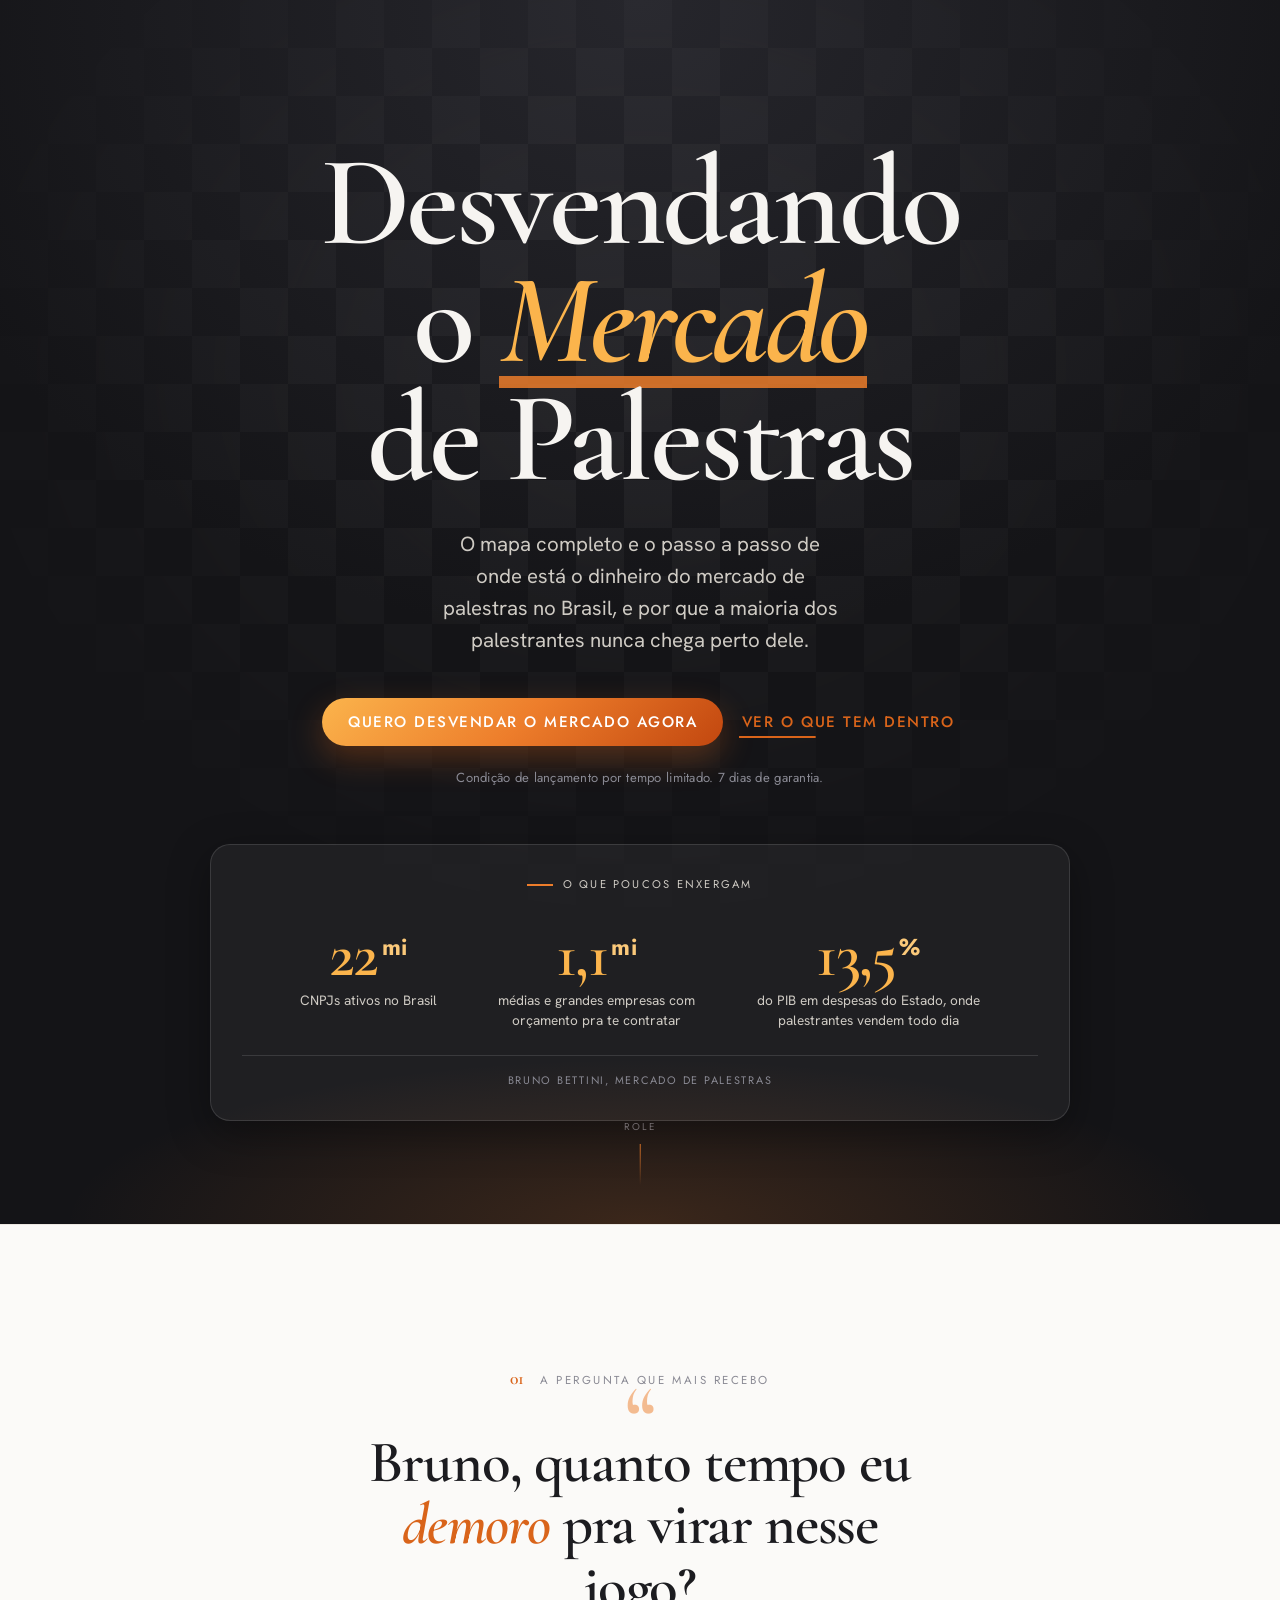
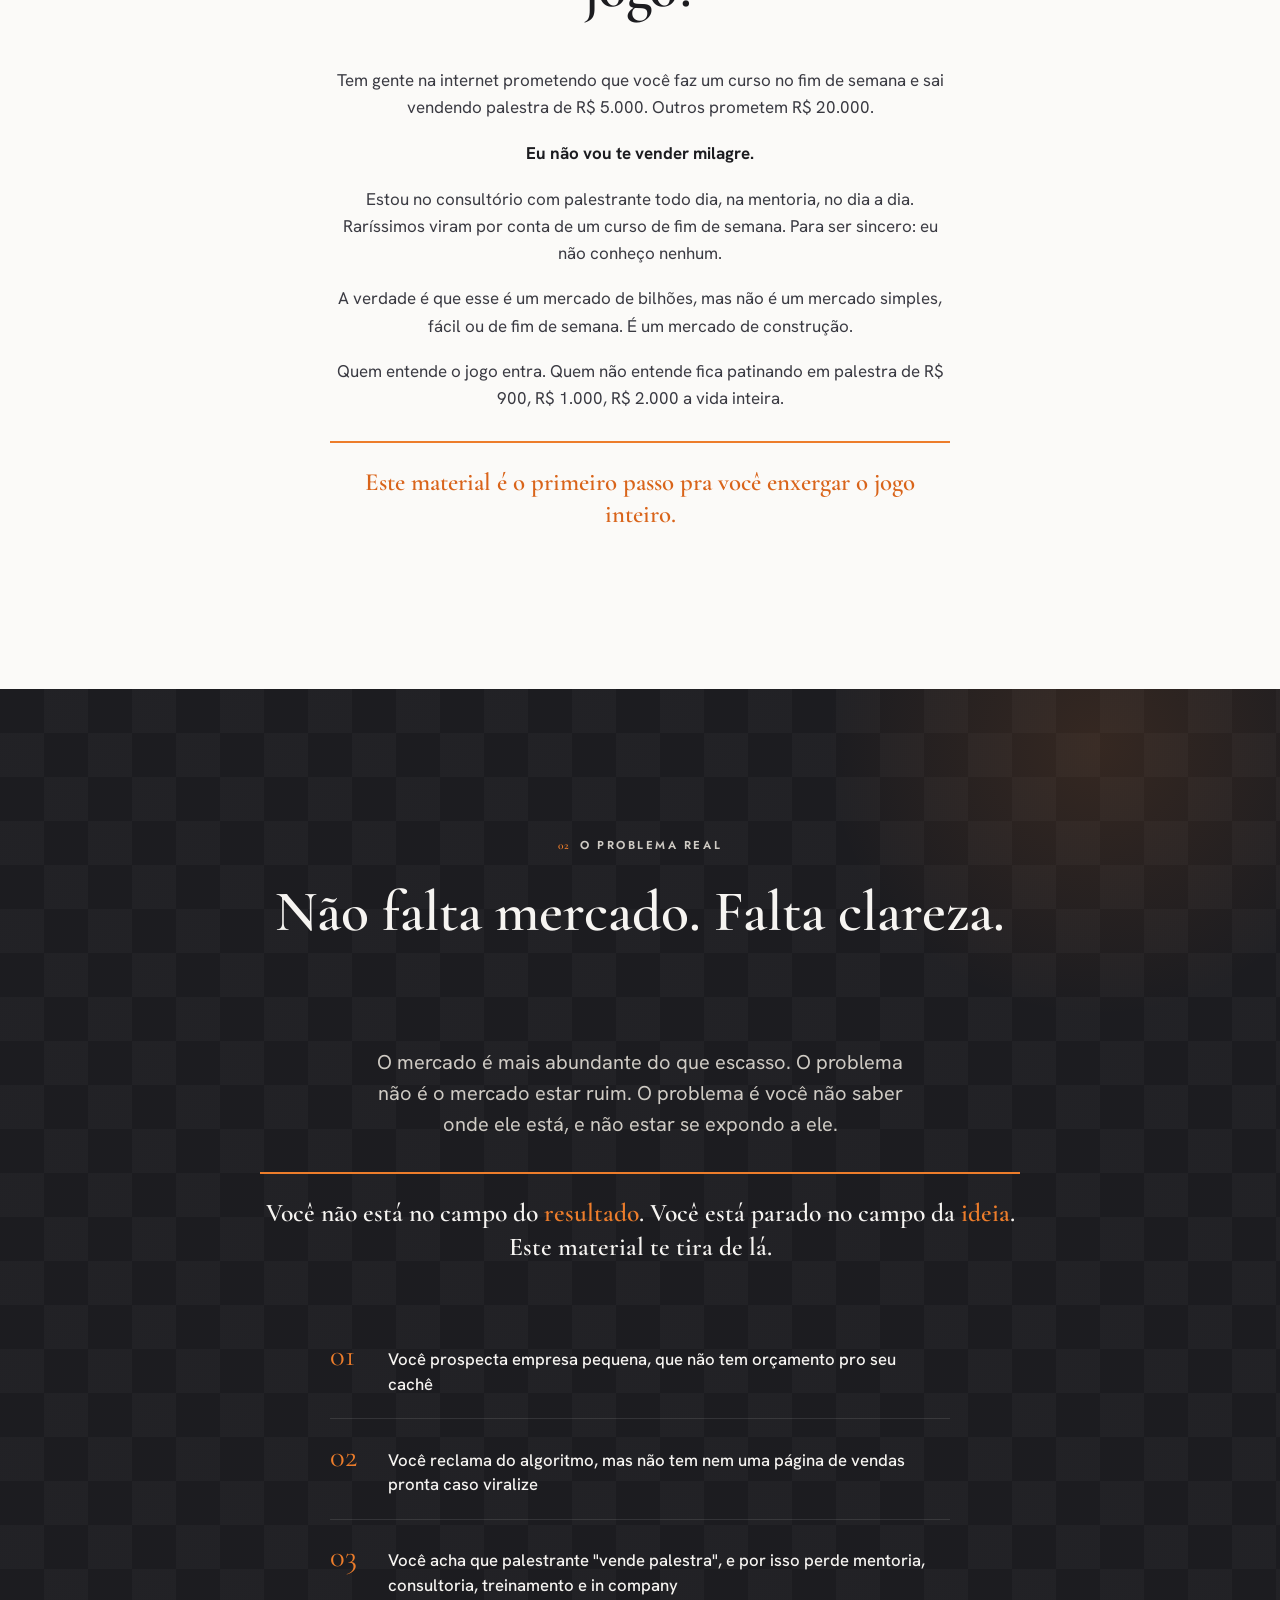
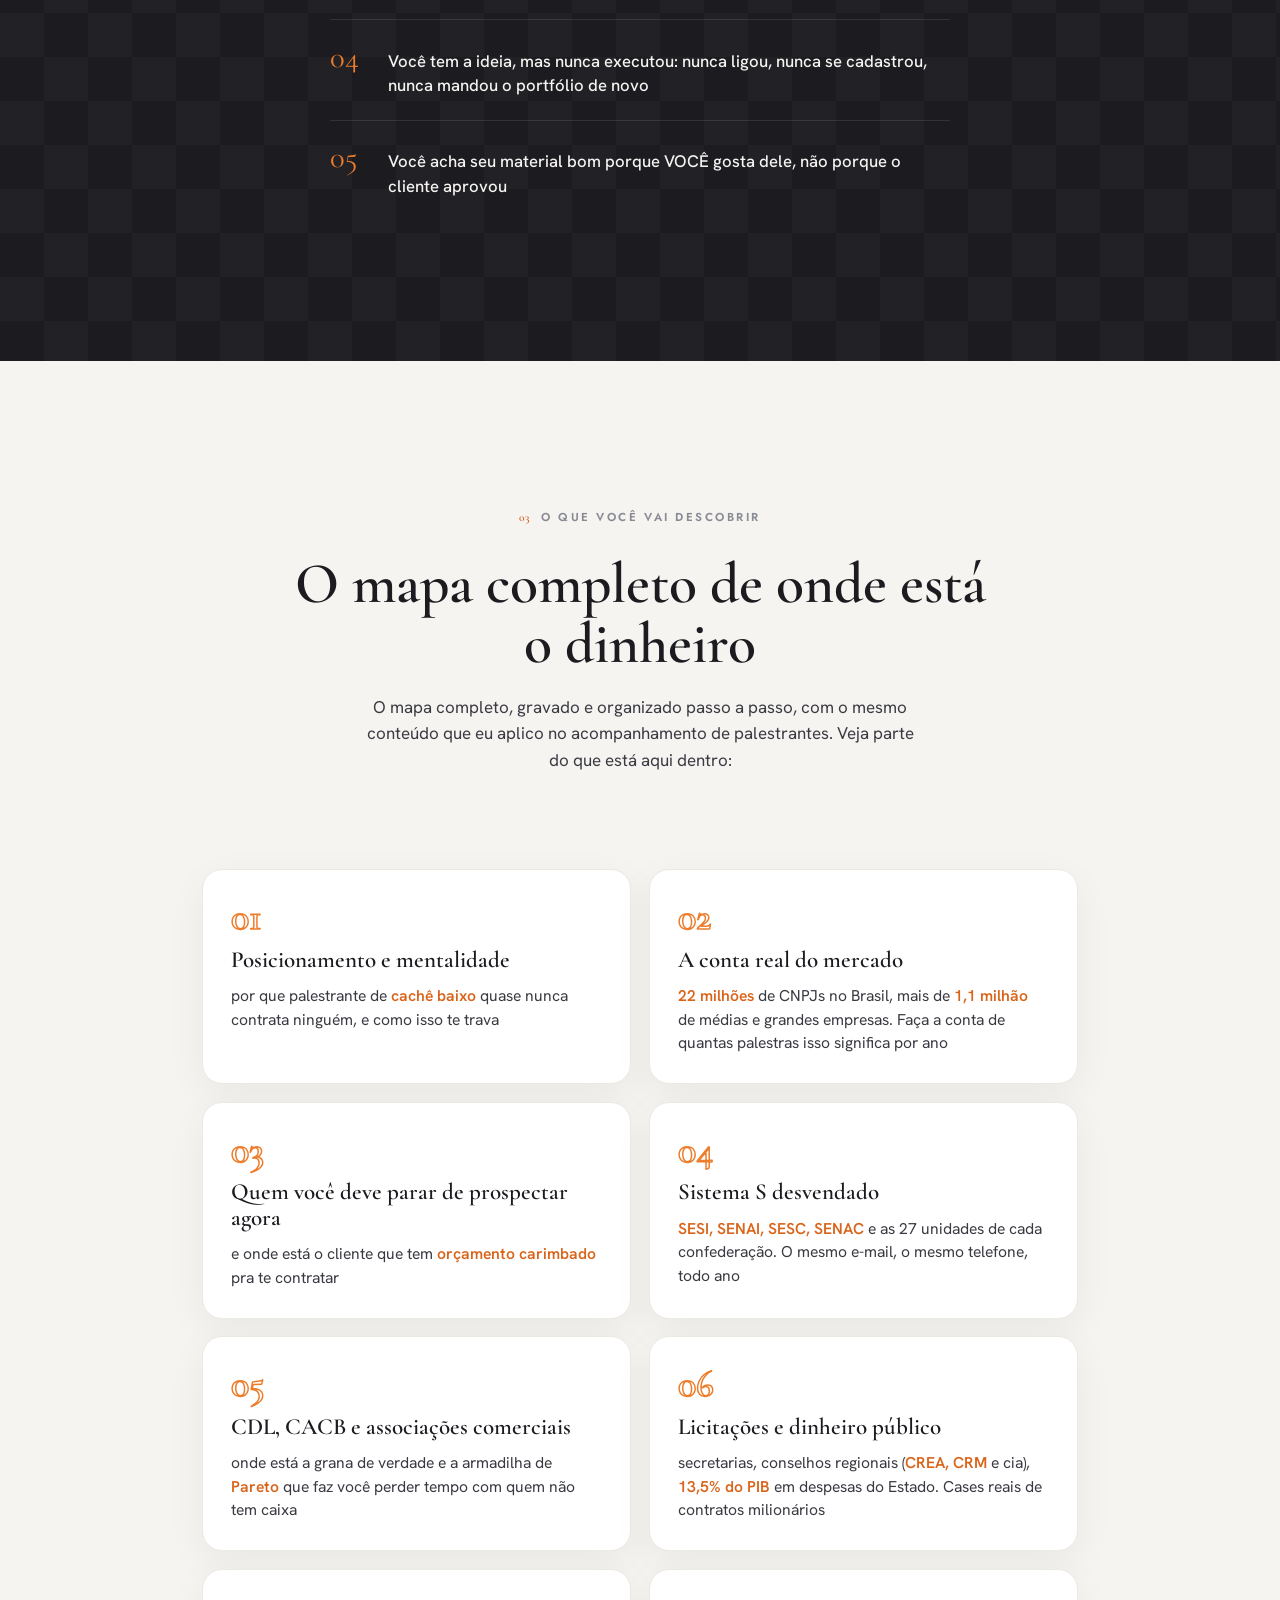
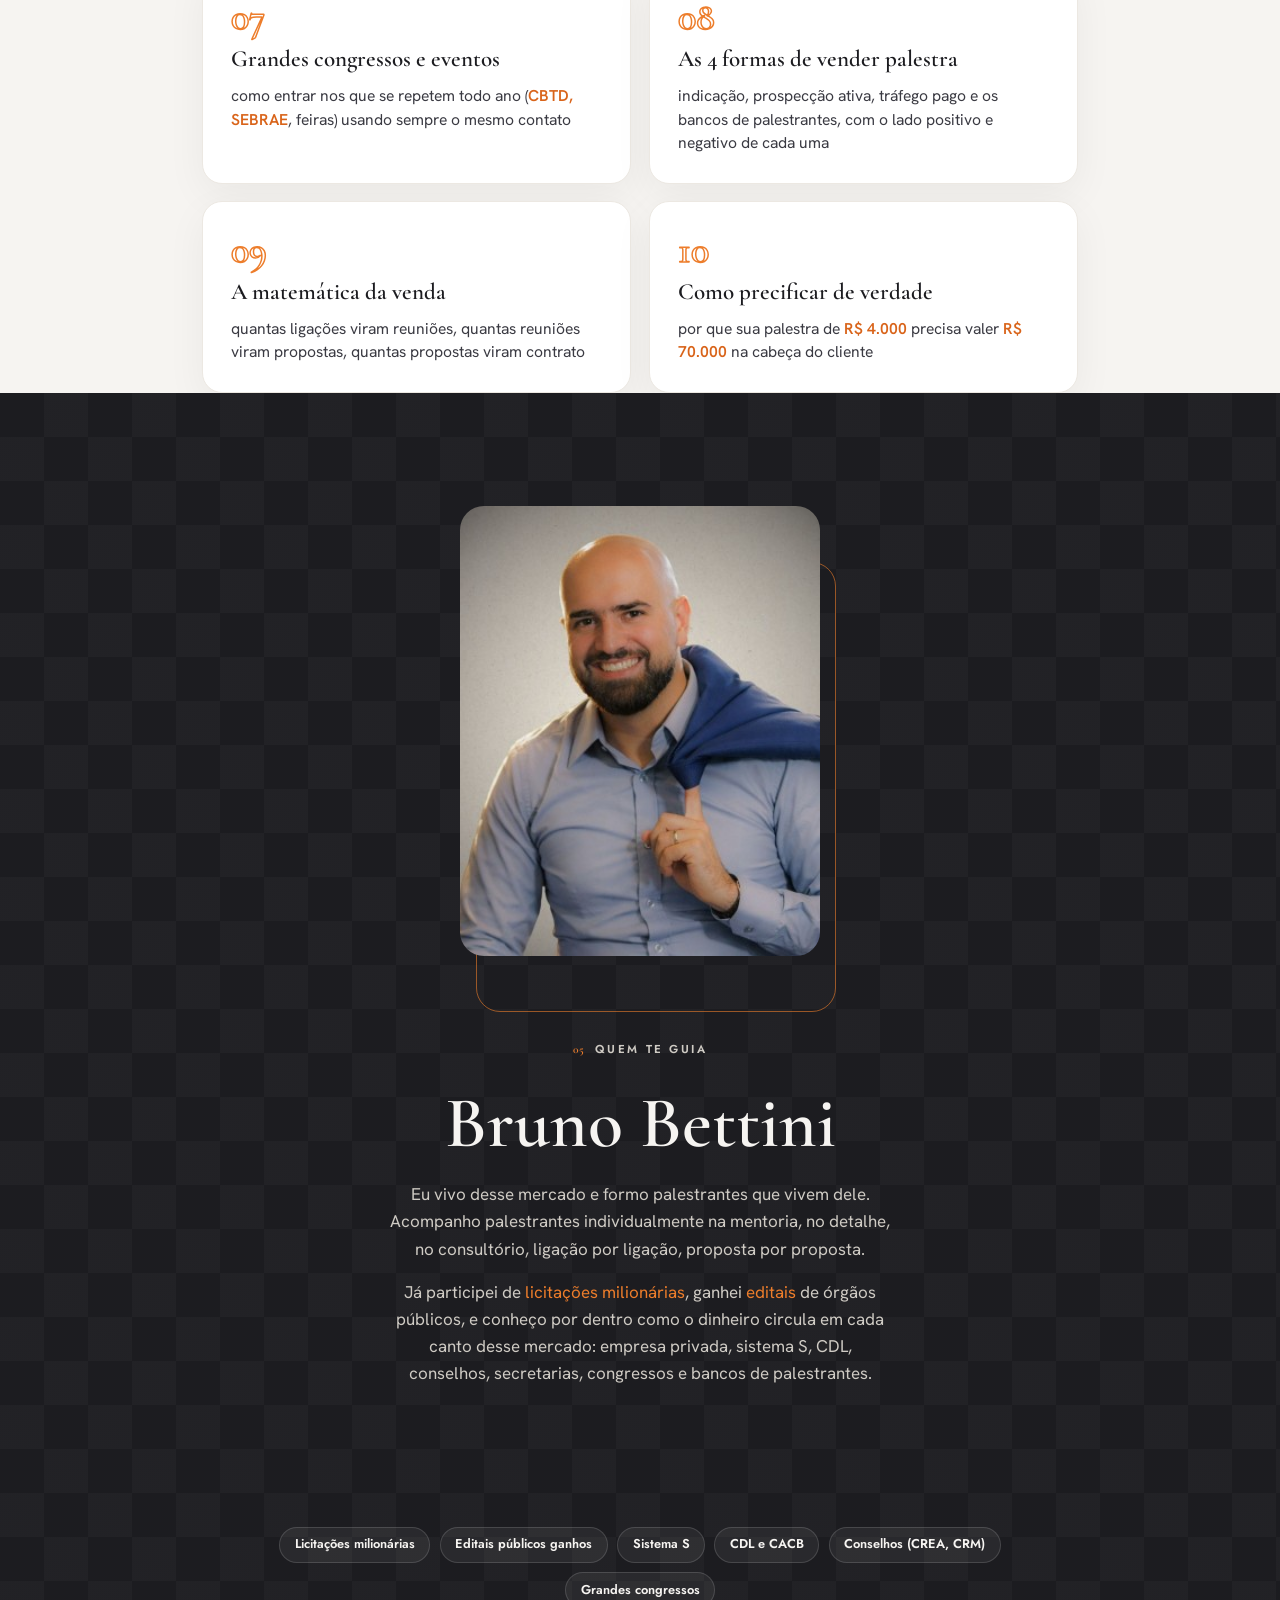
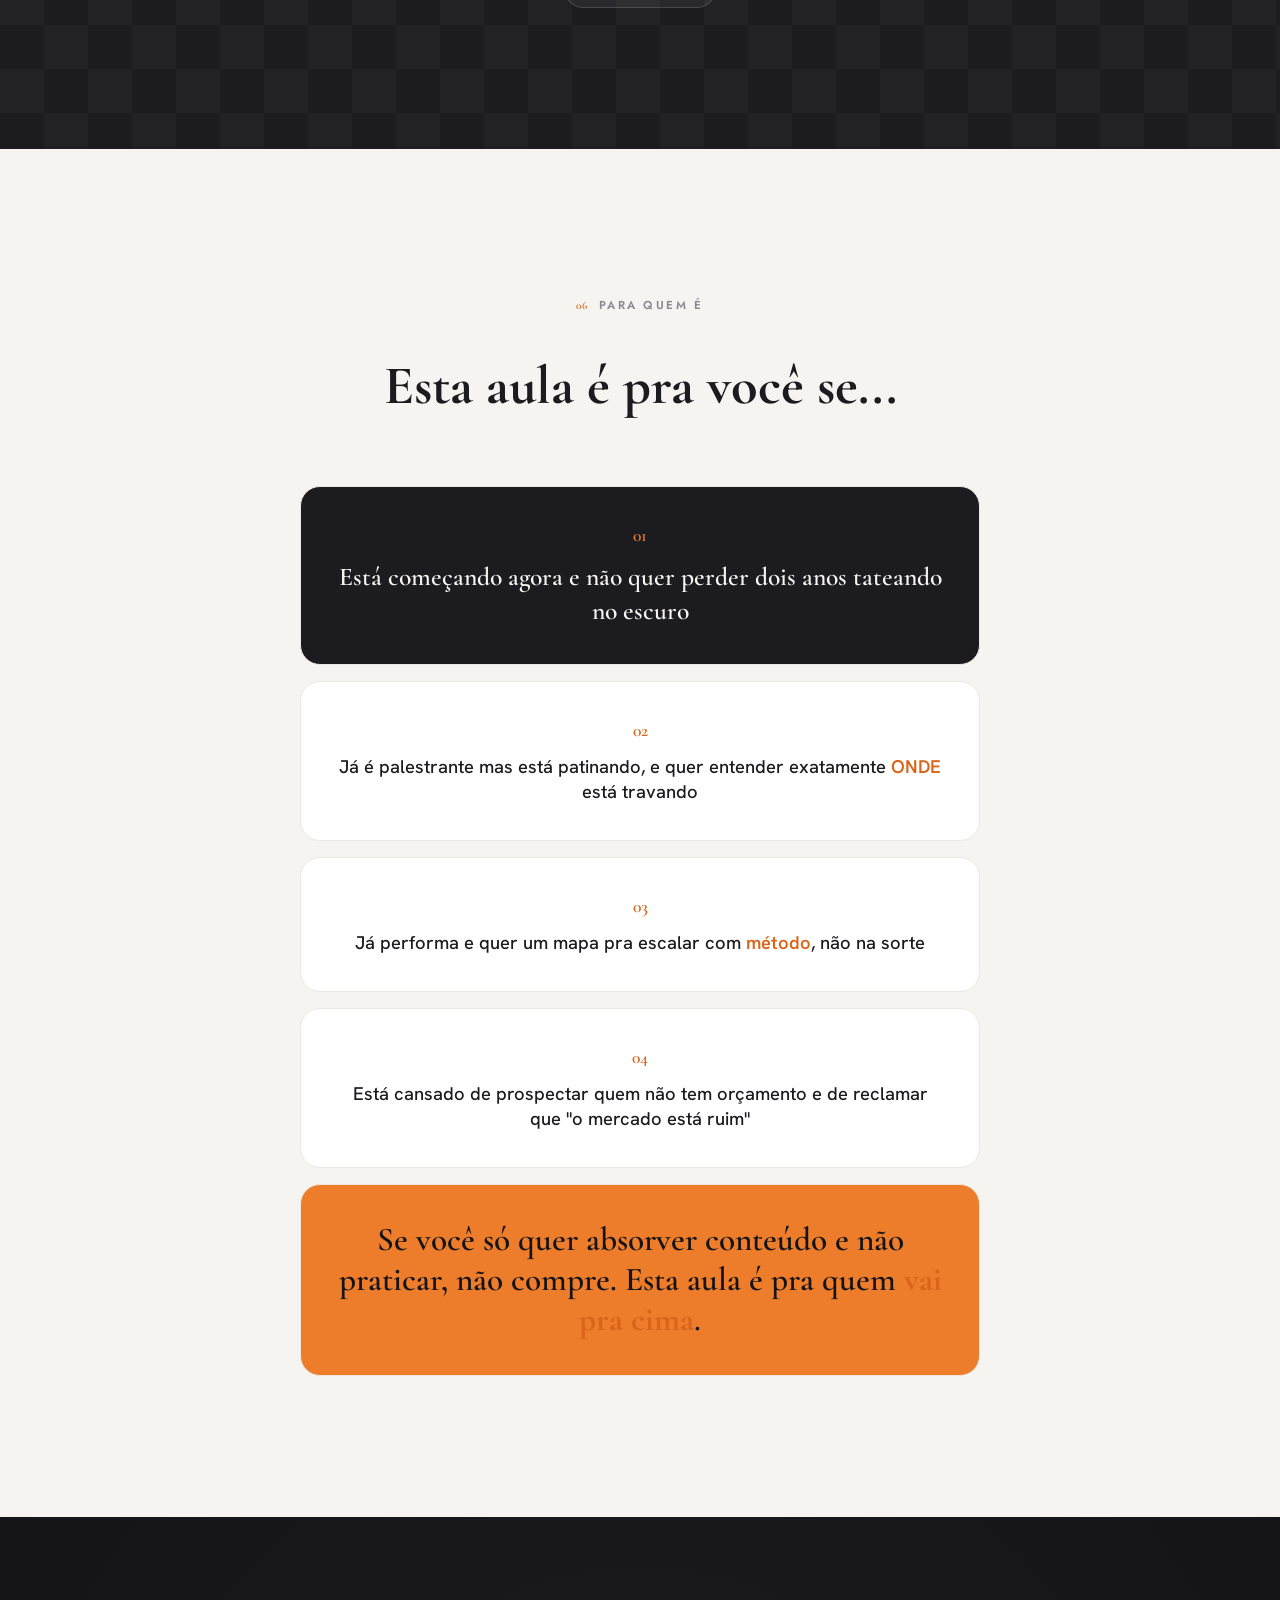
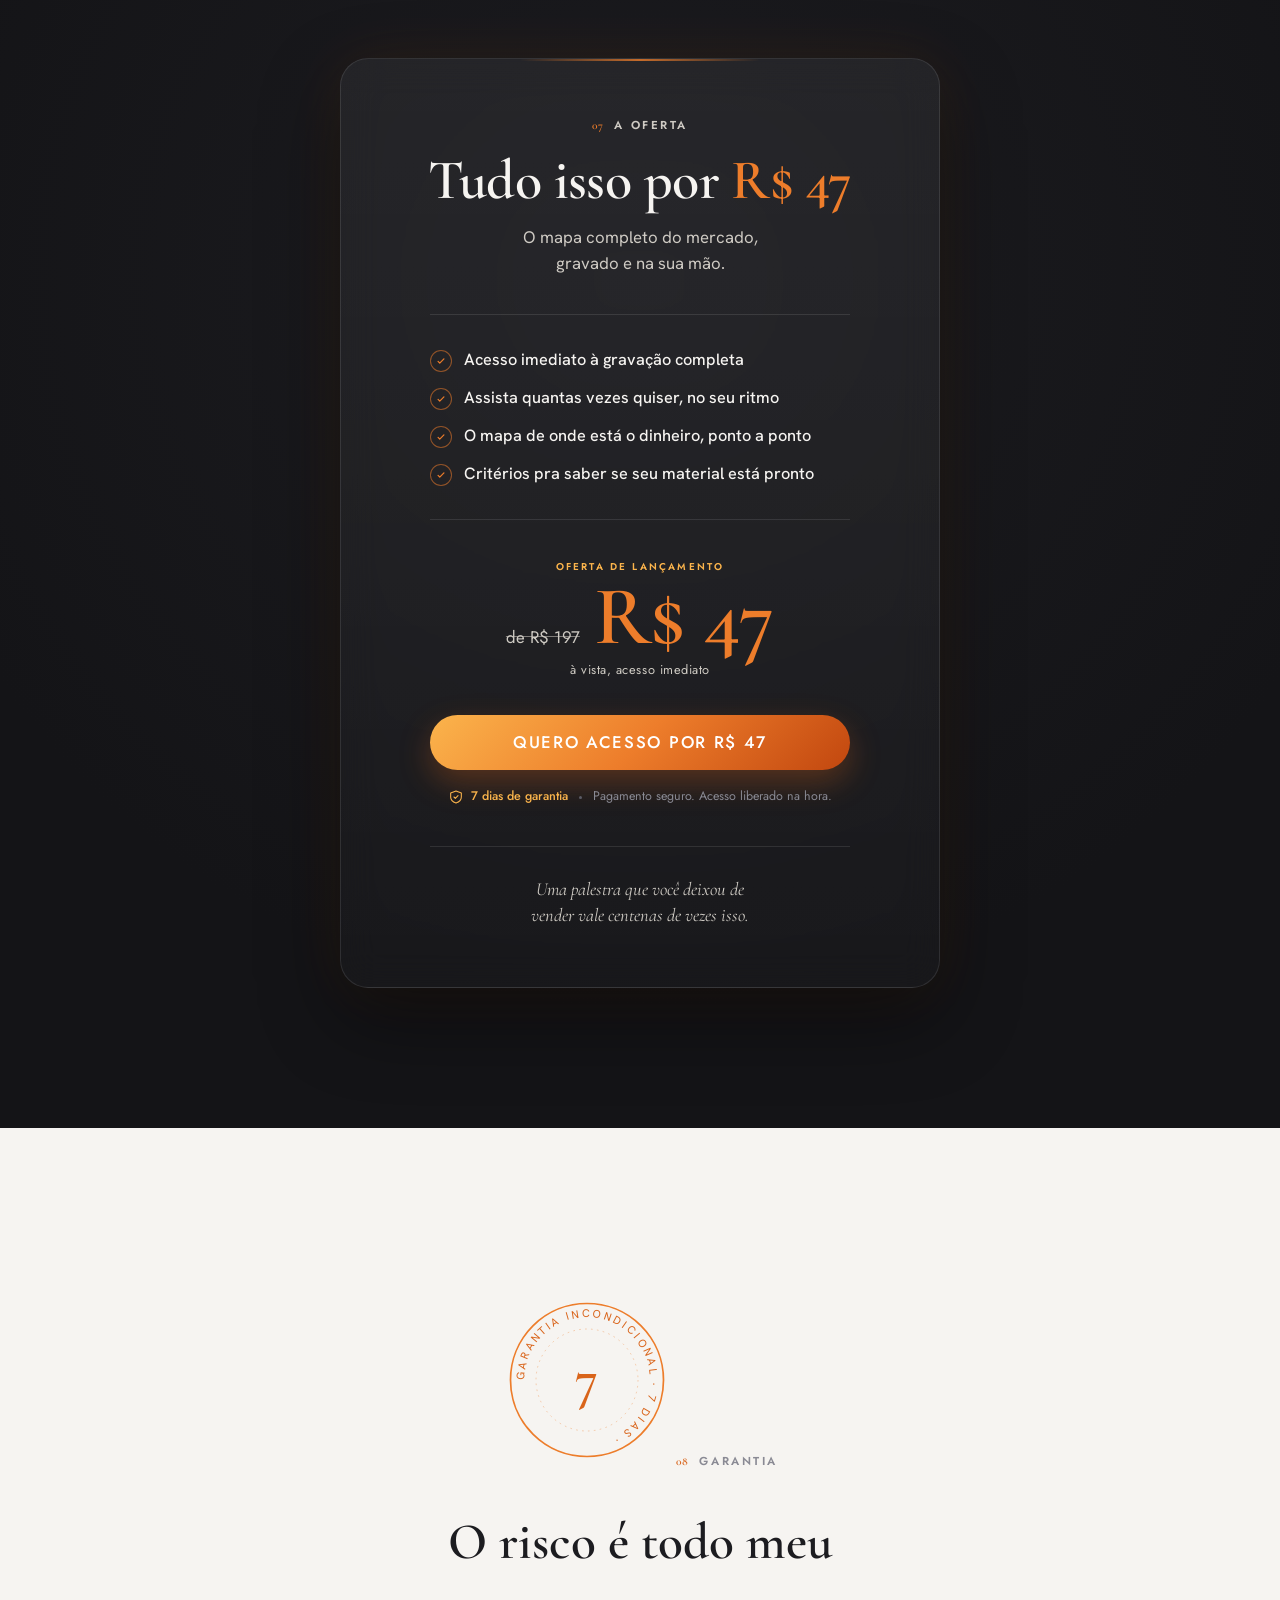
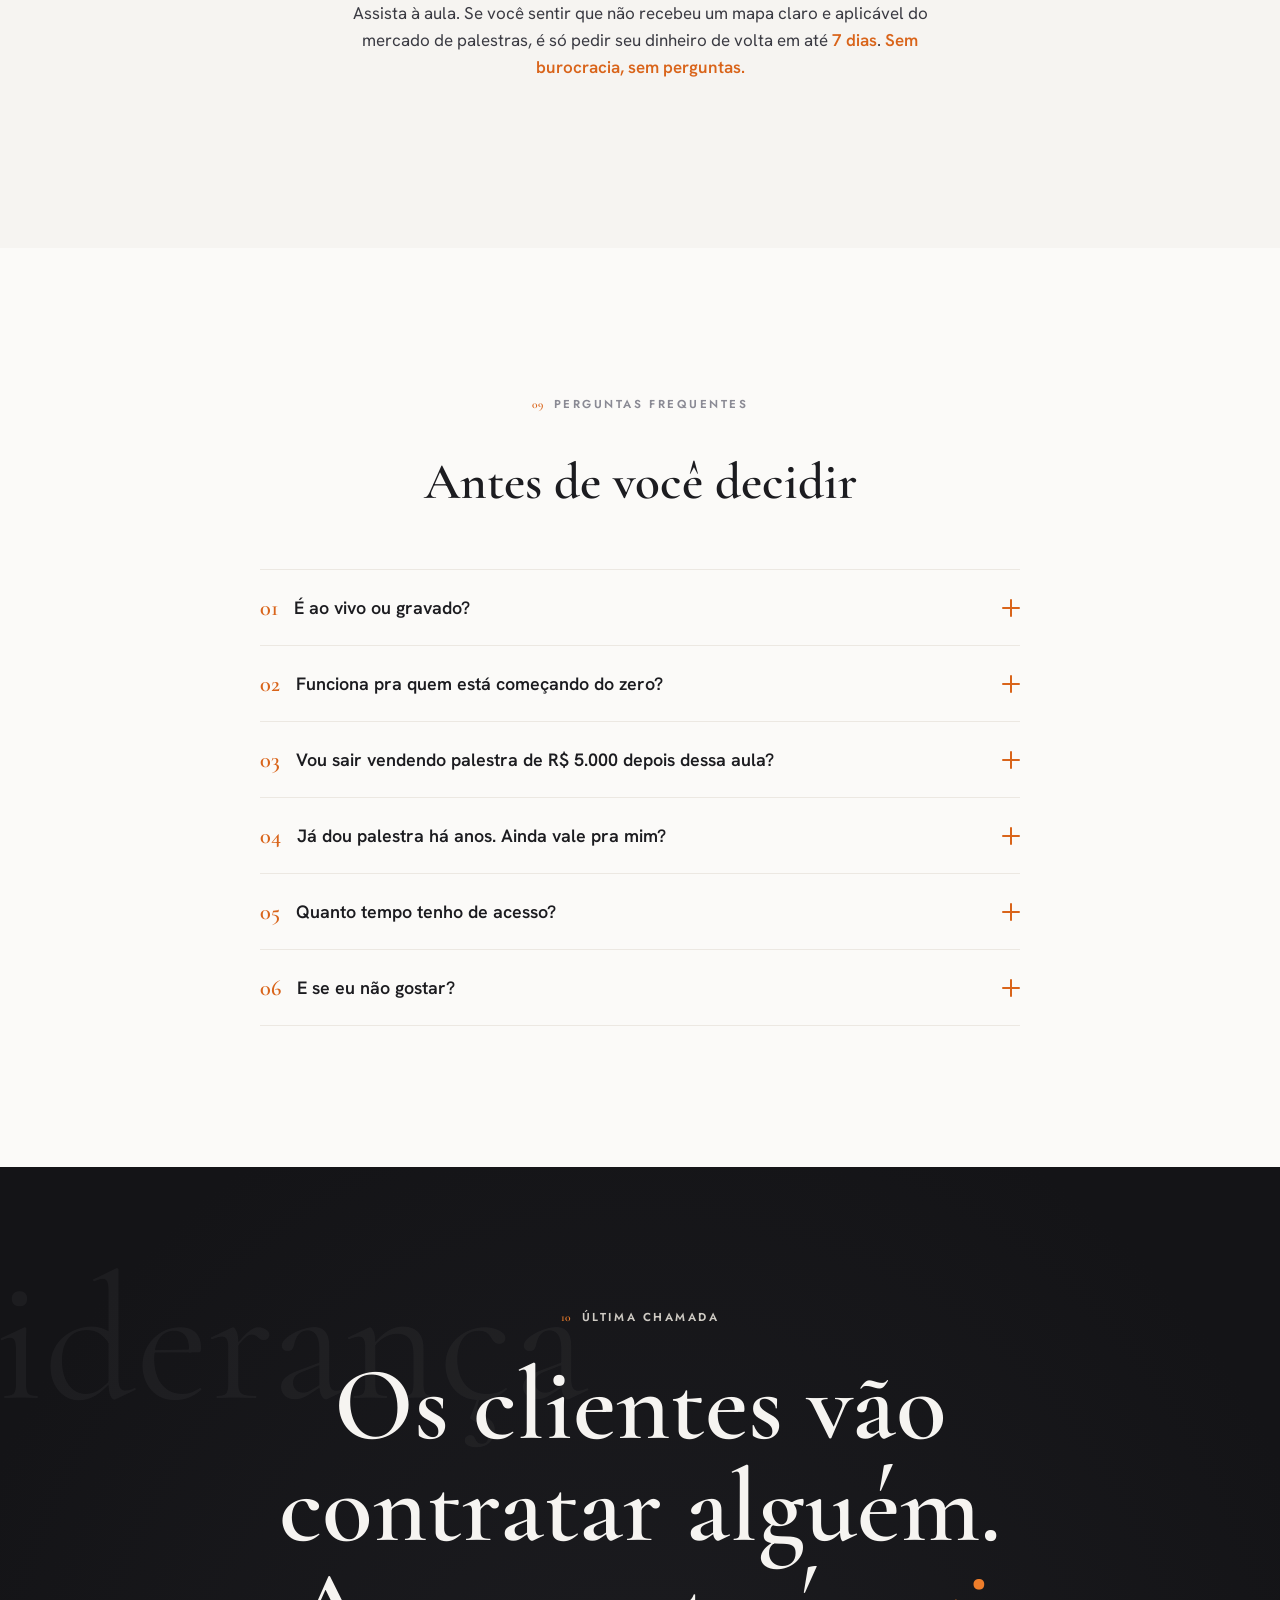
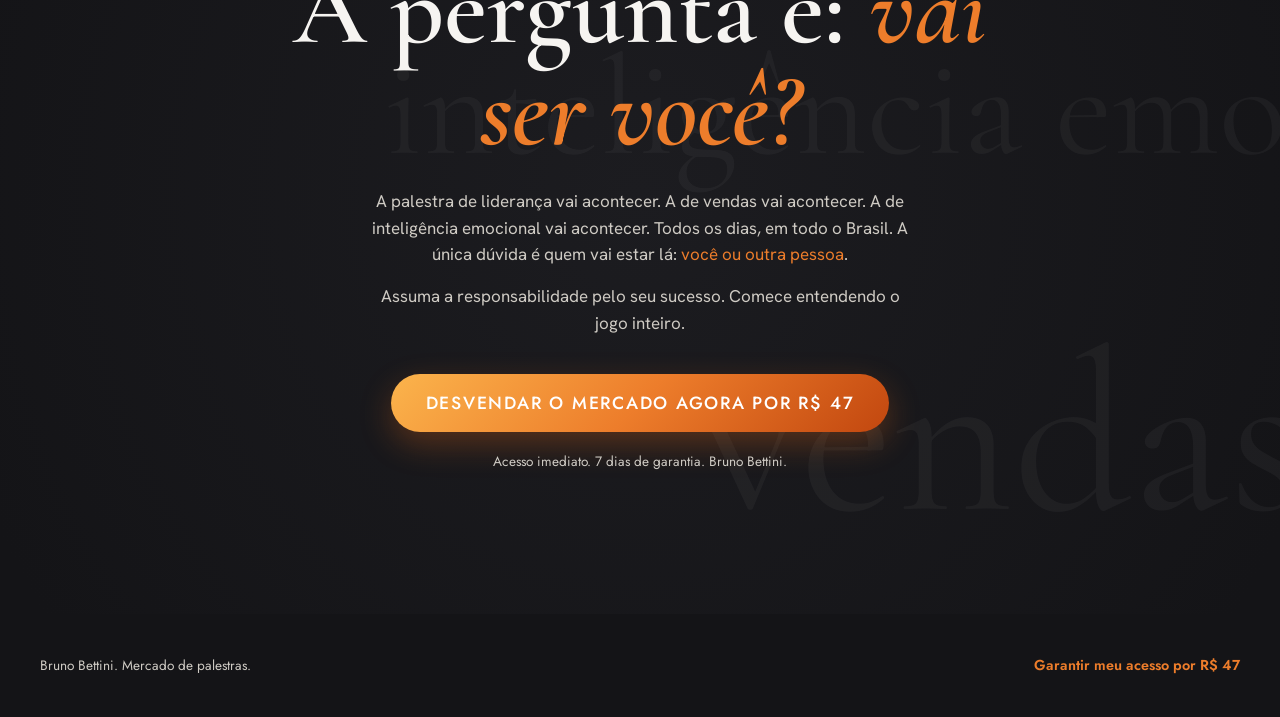
==== desvendando/index.html @ 817c8b1e "Apogeu do Palestrante - ofertas consolidadas Site estatico com 3 landings do Bruno Bettini em subpas" ====
<!DOCTYPE html>
<html lang="pt-BR">
<head>
  <meta charset="UTF-8" />
  <meta name="viewport" content="width=device-width, initial-scale=1.0" />
  <title>Desvendando o Mercado de Palestras | Bruno Bettini</title>
  <meta name="description" content="O mapa completo e o passo a passo de onde está o dinheiro do mercado de palestras no Brasil." />

  <link rel="preconnect" href="https://fonts.googleapis.com" />
  <link rel="preconnect" href="https://fonts.gstatic.com" crossorigin />
  <link href="https://fonts.googleapis.com/css2?family=Cormorant+Garamond:ital,wght@0,500;0,600;1,500;1,600&family=Hanken+Grotesk:wght@400;500;600;700&family=Jost:wght@400;500;600&display=swap" rel="stylesheet" />

  <link rel="stylesheet" href="style.css" />
</head>
<body>

  <!-- ============ HERO ============ -->
  <main>
    <section class="hero" id="hero">
      <div class="hero__grid">

        <!-- Coluna principal -->
        <div class="hero__main">
          <h1 class="hero__title">
            <span class="reveal" data-delay="2">Desvendando</span>
            <span class="reveal" data-delay="3">o <em>Mercado</em></span>
            <span class="reveal" data-delay="4">de Palestras</span>
          </h1>

          <p class="hero__sub reveal" data-delay="5">
            O mapa completo e o passo a passo de onde está o dinheiro do mercado
            de palestras no Brasil, e por que a maioria dos palestrantes nunca
            chega perto dele.
          </p>

          <div class="hero__actions reveal" data-delay="6">
            <a class="btn btn--primary" href="#oferta">
              Quero desvendar o mercado agora
            </a>
            <a class="btn btn--ghost" href="#conteudo">Ver o que tem dentro</a>
          </div>

          <p class="hero__micro reveal" data-delay="7">
            Condição de lançamento por tempo limitado. 7 dias de garantia.
          </p>
        </div>

        <!-- Sidebar editorial (dateline / dados) -->
        <aside class="hero__aside reveal" data-delay="5">
          <p class="aside__label">O que poucos enxergam</p>
          <ul class="stats">
            <li class="stat">
              <span class="stat__num">22<span class="stat__unit">mi</span></span>
              <span class="stat__desc">CNPJs ativos no Brasil</span>
            </li>
            <li class="stat">
              <span class="stat__num">1,1<span class="stat__unit">mi</span></span>
              <span class="stat__desc">médias e grandes empresas com orçamento pra te contratar</span>
            </li>
            <li class="stat">
              <span class="stat__num">13,5<span class="stat__unit">%</span></span>
              <span class="stat__desc">do PIB em despesas do Estado, onde palestrantes vendem todo dia</span>
            </li>
          </ul>
          <p class="aside__foot">Bruno Bettini, mercado de palestras</p>
        </aside>

      </div>

      <div class="scroll-cue" aria-hidden="true">
        <span>Role</span>
        <span class="scroll-cue__rail"></span>
      </div>
    </section>

    <!-- ============ SEÇÃO 01 :: A PERGUNTA ============ -->
    <section class="pergunta" id="pergunta">
      <div class="pergunta__inner">

        <div class="pergunta__head">
          <div class="section-mark">
            <span class="section-mark__num">01</span>
            <span class="section-mark__label">A pergunta que mais recebo</span>
          </div>

          <blockquote class="pullquote">
            <span class="pullquote__mark">“</span>
            Bruno, quanto tempo eu <em>demoro</em> pra virar nesse jogo?
          </blockquote>
        </div>

        <div class="pergunta__body">
          <p>
            Tem gente na internet prometendo que você faz um curso no fim de
            semana e sai vendendo palestra de R$ 5.000. Outros prometem
            R$ 20.000.
          </p>
          <p><strong>Eu não vou te vender milagre.</strong></p>
          <p>
            Estou no consultório com palestrante todo dia, na mentoria, no dia
            a dia. Raríssimos viram por conta de um curso de fim de semana.
            Para ser sincero: eu não conheço nenhum.
          </p>
          <p>
            A verdade é que esse é um mercado de bilhões, mas não é um mercado
            simples, fácil ou de fim de semana. É um mercado de construção.
          </p>
          <p>
            Quem entende o jogo entra. Quem não entende fica patinando em
            palestra de R$ 900, R$ 1.000, R$ 2.000 a vida inteira.
          </p>
          <p class="pergunta__highlight">
            Este material é o primeiro passo pra você enxergar o jogo inteiro.
          </p>
        </div>

      </div>
    </section>

    <!-- ============ SEÇÃO 02 :: O PROBLEMA REAL (dark) ============ -->
    <section class="problema section--dark" id="problema">
      <div class="problema__inner">
        <div class="problema__intro">
          <p class="eyebrow eyebrow--gold" data-reveal>
            <span class="eyebrow__num">02</span> O problema real
          </p>
          <h2 class="problema__title" data-reveal>Não falta mercado. Falta clareza.</h2>
          <p class="problema__lead" data-reveal>
            Tira da sua mente que o povo não está contratando. Eles estão
            contratando todos os dias.
          </p>
          <p class="problema__lead" data-reveal>
            O mercado é mais abundante do que escasso. O problema não é o mercado
            estar ruim. O problema é você não saber onde ele está, e não estar se
            expondo a ele.
          </p>
          <p class="problema__turn" data-reveal>
            Você não está no campo do <span class="hl">resultado</span>. Você está
            parado no campo da <span class="hl">ideia</span>. Este material te tira
            de lá.
          </p>
        </div>

        <ol class="problema__signals">
          <li class="signal" data-reveal>
            <span class="signal__num">01</span>
            <span class="signal__text">Você prospecta empresa pequena, que não tem orçamento pro seu cachê</span>
          </li>
          <li class="signal" data-reveal>
            <span class="signal__num">02</span>
            <span class="signal__text">Você reclama do algoritmo, mas não tem nem uma página de vendas pronta caso viralize</span>
          </li>
          <li class="signal" data-reveal>
            <span class="signal__num">03</span>
            <span class="signal__text">Você acha que palestrante "vende palestra", e por isso perde mentoria, consultoria, treinamento e in company</span>
          </li>
          <li class="signal" data-reveal>
            <span class="signal__num">04</span>
            <span class="signal__text">Você tem a ideia, mas nunca executou: nunca ligou, nunca se cadastrou, nunca mandou o portfólio de novo</span>
          </li>
          <li class="signal" data-reveal>
            <span class="signal__num">05</span>
            <span class="signal__text">Você acha seu material bom porque VOCÊ gosta dele, não porque o cliente aprovou</span>
          </li>
        </ol>
      </div>
    </section>

    <!-- ============ SEÇÃO 03 :: O MAPA (scroll horizontal) ============ -->
    <section class="mapa" id="conteudo">
      <div class="mapa__head">
        <p class="eyebrow" data-reveal><span class="eyebrow__num">03</span> O que você vai descobrir</p>
        <h2 class="mapa__title" data-reveal>O mapa completo de onde está o dinheiro</h2>
        <p class="mapa__intro" data-reveal>
          O mapa completo, gravado e organizado passo a passo, com o mesmo
          conteúdo que eu aplico no acompanhamento de palestrantes. Veja parte do
          que está aqui dentro:
        </p>
      </div>

      <ol class="mapa__grid">
            <li class="mapa__card"><span class="mapa__num">01</span><h3 class="mapa__cardtitle">Posicionamento e mentalidade</h3><p class="mapa__carddesc">por que palestrante de <b class="k">cachê baixo</b> quase nunca contrata ninguém, e como isso te trava</p></li>
            <li class="mapa__card"><span class="mapa__num">02</span><h3 class="mapa__cardtitle">A conta real do mercado</h3><p class="mapa__carddesc"><b class="k">22 milhões</b> de CNPJs no Brasil, mais de <b class="k">1,1 milhão</b> de médias e grandes empresas. Faça a conta de quantas palestras isso significa por ano</p></li>
            <li class="mapa__card"><span class="mapa__num">03</span><h3 class="mapa__cardtitle">Quem você deve parar de prospectar agora</h3><p class="mapa__carddesc">e onde está o cliente que tem <b class="k">orçamento carimbado</b> pra te contratar</p></li>
            <li class="mapa__card"><span class="mapa__num">04</span><h3 class="mapa__cardtitle">Sistema S desvendado</h3><p class="mapa__carddesc"><b class="k">SESI, SENAI, SESC, SENAC</b> e as 27 unidades de cada confederação. O mesmo e-mail, o mesmo telefone, todo ano</p></li>
            <li class="mapa__card"><span class="mapa__num">05</span><h3 class="mapa__cardtitle">CDL, CACB e associações comerciais</h3><p class="mapa__carddesc">onde está a grana de verdade e a armadilha de <b class="k">Pareto</b> que faz você perder tempo com quem não tem caixa</p></li>
            <li class="mapa__card"><span class="mapa__num">06</span><h3 class="mapa__cardtitle">Licitações e dinheiro público</h3><p class="mapa__carddesc">secretarias, conselhos regionais (<b class="k">CREA, CRM</b> e cia), <b class="k">13,5% do PIB</b> em despesas do Estado. Cases reais de contratos milionários</p></li>
            <li class="mapa__card"><span class="mapa__num">07</span><h3 class="mapa__cardtitle">Grandes congressos e eventos</h3><p class="mapa__carddesc">como entrar nos que se repetem todo ano (<b class="k">CBTD, SEBRAE</b>, feiras) usando sempre o mesmo contato</p></li>
            <li class="mapa__card"><span class="mapa__num">08</span><h3 class="mapa__cardtitle">As 4 formas de vender palestra</h3><p class="mapa__carddesc">indicação, prospecção ativa, tráfego pago e os bancos de palestrantes, com o lado positivo e negativo de cada uma</p></li>
            <li class="mapa__card"><span class="mapa__num">09</span><h3 class="mapa__cardtitle">A matemática da venda</h3><p class="mapa__carddesc">quantas ligações viram reuniões, quantas reuniões viram propostas, quantas propostas viram contrato</p></li>
            <li class="mapa__card"><span class="mapa__num">10</span><h3 class="mapa__cardtitle">Como precificar de verdade</h3><p class="mapa__carddesc">por que sua palestra de <b class="k">R$ 4.000</b> precisa valer <b class="k">R$ 70.000</b> na cabeça do cliente</p></li>
      </ol>
    </section>

    <!-- ============ SEÇÃO 05 :: QUEM SOU EU (dark) ============ -->
    <section class="bio section--dark" id="bio">
      <div class="bio__inner">
        <figure class="bio__photo" data-parallax>
          <span class="bio__frame" aria-hidden="true"></span>
          <span class="bio__img">
            <img src="assets/bruno.jpg" alt="Retrato de Bruno Bettini" width="420" height="525" loading="lazy" />
          </span>
        </figure>

        <div class="bio__content">
          <p class="eyebrow eyebrow--gold" data-reveal><span class="eyebrow__num">05</span> Quem te guia</p>
          <h2 class="bio__name" data-reveal>Bruno Bettini</h2>
          <p class="bio__text" data-reveal>
            Eu vivo desse mercado e formo palestrantes que vivem dele. Acompanho
            palestrantes individualmente na mentoria, no detalhe, no consultório,
            ligação por ligação, proposta por proposta.
          </p>
          <p class="bio__text" data-reveal>
            Já participei de <span class="hl">licitações milionárias</span>, ganhei
            <span class="hl">editais</span> de órgãos públicos, e conheço por dentro
            como o dinheiro circula em cada canto desse mercado: empresa privada,
            sistema S, CDL, conselhos, secretarias, congressos e bancos de
            palestrantes.
          </p>
          <p class="bio__text" data-reveal>
            Não trabalho com promessa de fim de semana. Trabalho com
            <span class="hl">construção</span>. E é isso que você vai começar a
            construir neste material.
          </p>
          <ul class="bio__chips">
            <li data-reveal>Licitações milionárias</li>
            <li data-reveal>Editais públicos ganhos</li>
            <li data-reveal>Sistema S</li>
            <li data-reveal>CDL e CACB</li>
            <li data-reveal>Conselhos (CREA, CRM)</li>
            <li data-reveal>Grandes congressos</li>
          </ul>
        </div>
      </div>
    </section>

    <!-- ============ SEÇÃO 06 :: PARA QUEM É (bento) ============ -->
    <section class="paraquem" id="paraquem">
      <div class="paraquem__head">
        <p class="eyebrow" data-reveal><span class="eyebrow__num">06</span> Para quem é</p>
        <h2 class="paraquem__title" data-reveal>Esta aula é pra você se...</h2>
      </div>

      <div class="bento">
        <article class="bento__cell bento__cell--feature" data-reveal>
          <span class="bento__idx">01</span>
          <span class="bento__shape bento__shape--circle" aria-hidden="true"></span>
          <p class="bento__text">Está começando agora e não quer perder dois anos tateando no escuro</p>
        </article>
        <article class="bento__cell" data-reveal>
          <span class="bento__idx">02</span>
          <span class="bento__shape bento__shape--square" aria-hidden="true"></span>
          <p class="bento__text">Já é palestrante mas está patinando, e quer entender exatamente <b>ONDE</b> está travando</p>
        </article>
        <article class="bento__cell" data-reveal>
          <span class="bento__idx">03</span>
          <span class="bento__shape bento__shape--tri" aria-hidden="true"></span>
          <p class="bento__text">Já performa e quer um mapa pra escalar com <b>método</b>, não na sorte</p>
        </article>
        <article class="bento__cell" data-reveal>
          <span class="bento__idx">04</span>
          <span class="bento__shape bento__shape--line" aria-hidden="true"></span>
          <p class="bento__text">Está cansado de prospectar quem não tem orçamento e de reclamar que "o mercado está ruim"</p>
        </article>
        <article class="bento__cell bento__cell--cut" data-reveal>
          <p class="bento__cuttext">Se você só quer absorver conteúdo e não praticar, não compre. Esta aula é pra quem <b>vai pra cima</b>.</p>
        </article>
      </div>
    </section>

    <!-- ============ SEÇÃO 07 :: A OFERTA (dark, spotlight) ============ -->
    <section class="oferta section--dark" id="oferta">
      <canvas class="oferta__particles" aria-hidden="true"></canvas>
      <div class="oferta__card" data-spot data-reveal>
        <p class="eyebrow eyebrow--gold eyebrow--center"><span class="eyebrow__num">07</span> A oferta</p>
        <h2 class="oferta__title">Tudo isso por <span class="gold">R$&nbsp;47</span></h2>
        <p class="oferta__text">O mapa completo do mercado, gravado e na sua mão.</p>

        <ul class="oferta__list">
          <li>Acesso imediato à gravação completa</li>
          <li>Assista quantas vezes quiser, no seu ritmo</li>
          <li>O mapa de onde está o dinheiro, ponto a ponto</li>
          <li>Critérios pra saber se seu material está pronto</li>
        </ul>

        <div class="oferta__price">
          <span class="oferta__pricetag">Oferta de lançamento</span>
          <span class="oferta__priceline">
            <span class="oferta__from">de R$ 197</span>
            <span class="oferta__now">R$&nbsp;47</span>
          </span>
          <span class="oferta__cond">à vista, acesso imediato</span>
        </div>

        <a class="btn btn--primary btn--lg oferta__cta" href="#">Quero acesso por R$&nbsp;47</a>

        <div class="oferta__reassure">
          <span class="oferta__seal">
            <svg viewBox="0 0 24 24" width="16" height="16" fill="none"><path d="M12 3 4 6v6c0 5 3.5 7.5 8 9 4.5-1.5 8-4 8-9V6l-8-3Z" stroke="currentColor" stroke-width="1.6" stroke-linejoin="round"/><path d="m9 12 2 2 4-4" stroke="currentColor" stroke-width="1.6" stroke-linecap="round" stroke-linejoin="round"/></svg>
            7 dias de garantia
          </span>
          <span class="oferta__bullet" aria-hidden="true"></span>
          <span class="oferta__micro">Pagamento seguro. Acesso liberado na hora.</span>
        </div>

        <p class="oferta__anchor">
          Uma palestra que você deixou de vender vale centenas de vezes isso.
        </p>
      </div>
    </section>

    <!-- ============ SEÇÃO 08 :: GARANTIA ============ -->
    <section class="garantia" id="garantia">
      <div class="garantia__inner">
        <div class="seal" data-reveal>
          <svg class="seal__svg" viewBox="0 0 200 200" width="170" height="170">
            <defs>
              <path id="sealArc" d="M100,100 m-74,0 a74,74 0 1,1 148,0 a74,74 0 1,1 -148,0" />
            </defs>
            <circle class="seal__ring" cx="100" cy="100" r="90" fill="none" stroke="var(--accent)" stroke-width="2"/>
            <circle class="seal__ring2" cx="100" cy="100" r="60" fill="none" stroke="rgba(237,125,43,0.4)" stroke-width="1" stroke-dasharray="2 5"/>
            <text class="seal__text" font-size="13" letter-spacing="3" fill="var(--primary)">
              <textPath href="#sealArc" startOffset="0">GARANTIA INCONDICIONAL  ·  7 DIAS  ·  </textPath>
            </text>
            <text class="seal__num" x="100" y="118" text-anchor="middle" font-size="64" fill="var(--accent-hover)">7</text>
          </svg>
        </div>
        <p class="eyebrow eyebrow--center" data-reveal><span class="eyebrow__num">08</span> Garantia</p>
        <h2 class="garantia__title" data-reveal>O risco é todo meu</h2>
        <p class="garantia__text" data-reveal>
          Assista à aula. Se você sentir que não recebeu um mapa claro e aplicável
          do mercado de palestras, é só pedir seu dinheiro de volta em até
          <span class="hl">7 dias</span>. <span class="hl">Sem burocracia, sem perguntas.</span>
        </p>
      </div>
    </section>

    <!-- ============ SEÇÃO 09 :: FAQ ============ -->
    <section class="faq" id="faq">
      <div class="faq__inner">
        <div class="faq__head">
          <p class="eyebrow" data-reveal><span class="eyebrow__num">09</span> Perguntas frequentes</p>
          <h2 class="faq__title" data-reveal>Antes de você decidir</h2>
        </div>

        <div class="faq__list">
          <div class="faq__item" data-reveal>
            <button class="faq__q" aria-expanded="false">
              <span class="faq__qnum">01</span>
              <span class="faq__qtext">É ao vivo ou gravado?</span>
              <span class="faq__icon" aria-hidden="true"></span>
            </button>
            <div class="faq__a"><div class="faq__a-inner"><p>É gravado. Você compra e assiste na hora, quantas vezes quiser, no seu ritmo.</p></div></div>
          </div>
          <div class="faq__item" data-reveal>
            <button class="faq__q" aria-expanded="false">
              <span class="faq__qnum">02</span>
              <span class="faq__qtext">Funciona pra quem está começando do zero?</span>
              <span class="faq__icon" aria-hidden="true"></span>
            </button>
            <div class="faq__a"><div class="faq__a-inner"><p>Sim. A aula foi feita tanto pra quem está começando e não quer perder dois anos tateando, quanto pra quem já é palestrante e está travado em algum ponto.</p></div></div>
          </div>
          <div class="faq__item" data-reveal>
            <button class="faq__q" aria-expanded="false">
              <span class="faq__qnum">03</span>
              <span class="faq__qtext">Vou sair vendendo palestra de R$ 5.000 depois dessa aula?</span>
              <span class="faq__icon" aria-hidden="true"></span>
            </button>
            <div class="faq__a"><div class="faq__a-inner"><p>Não vou te vender milagre. Essa aula te dá clareza total sobre o mercado e onde está o dinheiro. O resultado vem de você executar o que vai aprender. É construção, não mágica.</p></div></div>
          </div>
          <div class="faq__item" data-reveal>
            <button class="faq__q" aria-expanded="false">
              <span class="faq__qnum">04</span>
              <span class="faq__qtext">Já dou palestra há anos. Ainda vale pra mim?</span>
              <span class="faq__icon" aria-hidden="true"></span>
            </button>
            <div class="faq__a"><div class="faq__a-inner"><p>Vale. Os palestrantes profissionais que acompanho são os que mais se abrem pra revisar posicionamento e prospecção. Quase sempre é aí que está o ponto que destrava o próximo nível.</p></div></div>
          </div>
          <div class="faq__item" data-reveal>
            <button class="faq__q" aria-expanded="false">
              <span class="faq__qnum">05</span>
              <span class="faq__qtext">Quanto tempo tenho de acesso?</span>
              <span class="faq__icon" aria-hidden="true"></span>
            </button>
            <div class="faq__a"><div class="faq__a-inner"><p>O acesso é seu. Compre uma vez e assista quando e quantas vezes quiser.</p></div></div>
          </div>
          <div class="faq__item" data-reveal>
            <button class="faq__q" aria-expanded="false">
              <span class="faq__qnum">06</span>
              <span class="faq__qtext">E se eu não gostar?</span>
              <span class="faq__icon" aria-hidden="true"></span>
            </button>
            <div class="faq__a"><div class="faq__a-inner"><p>Você tem 7 dias de garantia. Se não fizer sentido pra você, devolvo seu dinheiro.</p></div></div>
          </div>
        </div>
      </div>
    </section>

    <!-- ============ SEÇÃO 10 :: CTA FINAL (poster dark) ============ -->
    <section class="final section--dark" id="final">
      <div class="final__ghost" aria-hidden="true">
        <span data-ghost="1">liderança</span>
        <span data-ghost="2">vendas</span>
        <span data-ghost="3">inteligência emocional</span>
      </div>
      <div class="final__inner">
        <p class="eyebrow eyebrow--gold" data-reveal><span class="eyebrow__num">10</span> Última chamada</p>
        <h2 class="final__title">
          <span class="reveal-line">Os clientes vão</span>
          <span class="reveal-line">contratar alguém.</span>
          <span class="reveal-line">A pergunta é: <em>vai ser você?</em></span>
        </h2>
        <p class="final__text" data-reveal>
          A palestra de liderança vai acontecer. A de vendas vai acontecer. A de
          inteligência emocional vai acontecer. Todos os dias, em todo o Brasil. A
          única dúvida é quem vai estar lá: <span class="hl">você ou outra pessoa</span>.
        </p>
        <p class="final__text" data-reveal>
          Assuma a responsabilidade pelo seu sucesso. Comece entendendo o jogo inteiro.
        </p>
        <a class="btn btn--primary btn--lg" href="#oferta" data-reveal>Desvendar o mercado agora por R$&nbsp;47</a>
        <p class="final__micro" data-reveal>Acesso imediato. 7 dias de garantia. Bruno Bettini.</p>
      </div>
    </section>
  </main>

  <footer class="footer">
    <div class="footer__inner">
      <span class="footer__brand">Bruno Bettini. Mercado de palestras.</span>
      <a class="footer__cta" href="#oferta">Garantir meu acesso por R$ 47</a>
    </div>
  </footer>

  <script>
    // Revela assim que o DOM esta pronto (nao espera imagens/fontes) -> LCP do hero mais rapido
    if (document.readyState !== 'loading') {
      document.body.classList.add('is-loaded');
    } else {
      document.addEventListener('DOMContentLoaded', () => {
        document.body.classList.add('is-loaded');
      });
    }
  </script>
  <script src="script.js" defer></script>

</body>
</html>
---- desvendando/style.css ----
/* =========================================================
   Desvendando o Mercado de Palestras | Bruno Bettini
   Identidade visual: Apogeu do Palestrante (pagina-diagnostico)
   Paleta: marfim + grafite + brasa
   Fontes: Cormorant Garamond + Jost + Hanken Grotesk
   Arquetipo Hero: Editorial
   ========================================================= */

:root {
  /* ----- identidade compartilhada (marfim + grafite + brasa) ----- */
  --brasa-300:#FBC97A; --brasa-400:#FBB44C; --brasa-500:#ED7D2B; --brasa-600:#D9641A; --brasa-700:#B23E0C;
  --grafite-950:#141417; --grafite-900:#1C1C20; --grafite-800:#2A2A30; --grafite-700:#3A3A42; --grafite-500:#5C5C66; --grafite-400:#8A8A94;
  --marfim:#F6F4F1; --areia:#ECE8E2; --nevoa:#CFCBC4; --bronze:#C9A24B;
  --brasa-grad:linear-gradient(135deg,#FBB44C,#ED7D2B 50%,#C2470F);

  /* ----- tokens da pagina mapeados para a identidade ----- */
  --bg:           var(--marfim);
  --surface:      #FFFFFF;
  --muted-bg:     #FBFAF8;
  --text:         var(--grafite-900);
  --text-2:       var(--grafite-700);
  --text-muted:   var(--grafite-400);
  --primary:      var(--brasa-600);   /* cor de marca / destaque em texto */
  --primary-light:var(--brasa-500);
  --accent:       var(--brasa-500);   /* brasa vibrante */
  --accent-hover: var(--brasa-600);
  --accent-soft:  rgba(237, 125, 43, 0.10);
  --border:       var(--areia);
  --dark:         var(--grafite-950);
  --dark-2:       var(--grafite-900);  /* dobras escuras */
  --dark-3:       var(--grafite-950);  /* base mais escura (gradientes) */
  --on-dark:      var(--marfim);       /* texto sobre escuro */
  --on-dark-2:    var(--nevoa);        /* texto secundario sobre escuro */
  --on-dark-border: rgba(255, 255, 255, 0.12);

  --font-heading: "Cormorant Garamond", Georgia, serif;
  --font-body:    "Hanken Grotesk", system-ui, sans-serif;
  --font-label:   "Jost", system-ui, sans-serif;

  --maxw: 1200px;
  --pad: clamp(1.25rem, 5vw, 2rem);
  --ease-out:    cubic-bezier(0.16, 1, 0.3, 1);
  --ease-spring: cubic-bezier(0.34, 1.56, 0.64, 1);
}

* { margin: 0; padding: 0; box-sizing: border-box; }

html { scroll-behavior: smooth; }

body {
  background: var(--bg);
  color: var(--text);
  font-family: var(--font-body);
  font-size: clamp(1rem, 0.95rem + 0.3vw, 1.0625rem);
  line-height: 1.6;
  -webkit-font-smoothing: antialiased;
  text-rendering: optimizeLegibility;
  overflow-x: hidden;
}

a { color: inherit; text-decoration: none; }
em { font-style: italic; }

/* =========================================================
   HERO  ::  Arquetipo Editorial, primeira dobra (tela cheia)
   ========================================================= */
.hero {
  position: relative;
  z-index: 2;
  display: flex;
  align-items: center;
  min-height: 100svh;
  padding: clamp(6rem, 12vw, 9rem) var(--pad) clamp(4rem, 8vw, 7rem);
  overflow: hidden;
}
/* brilho premium sutil de fundo */
.hero::before {
  content: "";
  position: absolute;
  top: -25%;
  right: -10%;
  width: 60vw;
  height: 60vw;
  max-width: 760px;
  max-height: 760px;
  background: radial-gradient(circle at center,
              rgba(237, 125, 43, 0.16),
              rgba(237, 125, 43, 0) 62%);
  pointer-events: none;
  z-index: -1;
}
.hero::after {
  content: "";
  position: absolute;
  bottom: -30%;
  left: -15%;
  width: 55vw;
  height: 55vw;
  max-width: 680px;
  max-height: 680px;
  background: radial-gradient(circle at center,
              rgba(20, 20, 23, 0.08),
              rgba(20, 20, 23, 0) 62%);
  pointer-events: none;
  z-index: -1;
}

.hero__grid {
  width: 100%;
  max-width: var(--maxw);
  margin: 0 auto;
  display: grid;
  grid-template-columns: minmax(0, 1.65fr) minmax(0, 1fr);
  gap: clamp(2rem, 5vw, 5rem);
  align-items: end;
}

/* indicador de scroll (toque premium no fim da dobra) */
.scroll-cue {
  position: absolute;
  left: 50%;
  bottom: clamp(1.4rem, 3vw, 2.4rem);
  transform: translateX(-50%);
  display: flex;
  flex-direction: column;
  align-items: center;
  gap: 0.55rem;
  font-size: 0.62rem;
  text-transform: uppercase;
  letter-spacing: 0.24em;
  color: var(--text-muted);
}
.scroll-cue__rail {
  width: 1px;
  height: 2.6rem;
  background: linear-gradient(to bottom, var(--accent), transparent);
}
@media (prefers-reduced-motion: no-preference) {
  .is-loaded .scroll-cue__rail { animation: cueDrop 2s var(--ease-out) infinite; transform-origin: top; }
}
@keyframes cueDrop { 0%,100% { opacity: .4; } 50% { opacity: 1; } }
@media (max-width: 880px) { .scroll-cue { display: none; } }

/* ----- badge premium ----- */
.badge {
  display: inline-flex;
  align-items: center;
  gap: 0.7rem;
  padding: 0.5rem 1.05rem 0.5rem 0.85rem;
  background: var(--surface);
  border: 1px solid var(--border);
  border-radius: 100px;
  box-shadow: 0 6px 22px rgba(20, 20, 23, 0.06);
  font-size: 0.72rem;
  text-transform: uppercase;
  letter-spacing: 0.16em;
  font-weight: 600;
  color: var(--text-2);
  margin-bottom: clamp(1.6rem, 3vw, 2.4rem);
}
.badge__dot {
  width: 7px;
  height: 7px;
  border-radius: 50%;
  background: var(--accent);
  box-shadow: 0 0 0 0 rgba(237, 125, 43, 0.55);
  flex-shrink: 0;
}
.badge__brand {
  color: var(--primary);
  letter-spacing: 0.06em;
}
.badge__sep {
  width: 1px;
  height: 0.85rem;
  background: var(--border);
}
@media (prefers-reduced-motion: no-preference) {
  .is-loaded .badge__dot { animation: dotPulse 2.4s ease-out infinite; }
}
@keyframes dotPulse {
  0%   { box-shadow: 0 0 0 0 rgba(237, 125, 43, 0.5); }
  70%  { box-shadow: 0 0 0 8px rgba(237, 125, 43, 0); }
  100% { box-shadow: 0 0 0 0 rgba(237, 125, 43, 0); }
}

/* ----- titulo gigante editorial ----- */
.hero__title {
  font-family: var(--font-heading);
  font-weight: 400;
  font-size: clamp(3.2rem, 10vw, 8rem);
  line-height: 0.92;
  letter-spacing: -0.025em;
  color: var(--text);
}
.hero__title span { display: block; }
.hero__title em {
  font-style: italic;
  color: var(--primary);
  position: relative;
}
.hero__title em::after {
  content: "";
  position: absolute;
  left: 0; bottom: 0.08em;
  width: 100%; height: 0.09em;
  background: var(--accent);
  opacity: 0.85;
}

/* ----- subtitulo ----- */
.hero__sub {
  max-width: 36ch;
  margin-top: clamp(1.4rem, 3vw, 2rem);
  font-size: clamp(1.05rem, 1rem + 0.4vw, 1.28rem);
  color: var(--text-2);
  line-height: 1.55;
}

/* ----- acoes ----- */
.hero__actions {
  display: flex;
  flex-wrap: wrap;
  align-items: center;
  gap: 1rem;
  margin-top: clamp(1.8rem, 4vw, 2.6rem);
}

.btn {
  display: inline-flex;
  align-items: center;
  justify-content: center;
  gap: 0.6rem;
  font-family: var(--font-body);
  font-weight: 600;
  font-size: 0.95rem;
  line-height: 1.2;
  text-align: center;
  border-radius: 0.625rem;
  transition: transform 0.4s var(--ease-spring),
              box-shadow 0.4s var(--ease-out),
              background-color 0.3s, color 0.3s;
}
.btn--primary {
  background: var(--accent);
  color: var(--dark);
  padding: 0.95rem 1.6rem;
  box-shadow: 0 12px 32px rgba(237, 125, 43, 0.35);
}
.btn--primary:hover {
  transform: translateY(-3px);
  box-shadow: 0 16px 40px rgba(237, 125, 43, 0.45);
  background: var(--accent-hover);
}
.btn__price {
  font-family: var(--font-heading);
  font-size: 1.05rem;
  padding-left: 0.7rem;
  border-left: 1px solid rgba(20, 20, 23, 0.22);
}
.btn--ghost {
  position: relative;
  color: var(--primary);
  padding: 0.95rem 0.2rem;
  font-weight: 600;
}
.btn--ghost::after {
  content: "";
  position: absolute;
  left: 0; bottom: 0.55rem;
  width: 100%; height: 2px;
  background: var(--primary);
  transform: scaleX(0.35);
  transform-origin: left;
  transition: transform 0.35s var(--ease-out);
}
.btn--ghost:hover::after { transform: scaleX(1); }

/* ----- badge de oferta (inspirado em direct-response) ----- */
.offer {
  display: inline-flex;
  align-items: center;
  gap: 0.85rem;
  flex-wrap: wrap;
  margin-top: clamp(1.6rem, 3.5vw, 2.4rem);
  padding: 0.65rem 1.1rem 0.65rem 0.65rem;
  background: var(--surface);
  border: 1px solid var(--border);
  border-radius: 1rem;
  box-shadow: 0 10px 30px rgba(20, 20, 23, 0.06);
}
.offer__tag {
  font-size: 0.64rem;
  font-weight: 700;
  text-transform: uppercase;
  letter-spacing: 0.14em;
  color: var(--dark);
  background: var(--accent);
  padding: 0.5rem 0.75rem;
  border-radius: 0.6rem;
}
.offer__from {
  font-size: 0.95rem;
  color: var(--text-muted);
  text-decoration: line-through;
  text-decoration-color: rgba(148, 163, 184, 0.7);
}
.offer__now {
  font-family: var(--font-heading);
  font-size: 1.8rem;
  line-height: 1;
  color: var(--primary);
}
.offer__note { font-size: 0.8rem; color: var(--text-2); }

.hero__micro {
  margin-top: 1.3rem;
  font-size: 0.82rem;
  letter-spacing: 0.02em;
  color: var(--text-muted);
}

/* ----- sidebar editorial / dataline ----- */
.hero__aside {
  background: var(--surface);
  border: 1px solid var(--border);
  border-radius: 1.25rem;
  padding: clamp(1.4rem, 2.4vw, 2rem);
  box-shadow: 0 12px 40px rgba(0, 0, 0, 0.05);
}
.aside__label {
  display: flex;
  align-items: center;
  gap: 0.6rem;
  font-size: 0.7rem;
  text-transform: uppercase;
  letter-spacing: 0.2em;
  color: var(--text-muted);
  margin-bottom: 1.8rem;
}
.aside__label::before {
  content: "";
  width: 1.6rem;
  height: 2px;
  background: var(--accent);
  flex-shrink: 0;
}
.stats { list-style: none; display: flex; flex-direction: column; gap: 1.4rem; }
.stat {
  display: flex;
  flex-direction: column;
  gap: 0.3rem;
  padding-bottom: 1.4rem;
  border-bottom: 1px solid var(--border);
}
.stat:last-child { border-bottom: none; padding-bottom: 0; }
.stat__num {
  font-family: var(--font-heading);
  font-size: clamp(2.9rem, 5vw, 4rem);
  line-height: 1;
  letter-spacing: -0.025em;
  color: var(--primary);
}
.stat__unit {
  font-size: 0.36em;
  font-weight: 700;
  color: var(--accent-hover);
  margin-left: 0.18em;
  vertical-align: 0.85em;
  font-family: var(--font-body);
  letter-spacing: 0.02em;
}
.stat__desc {
  font-size: 0.85rem;
  color: var(--text-2);
  line-height: 1.4;
  max-width: 28ch;
}
.aside__foot {
  margin-top: 1.6rem;
  padding-top: 1rem;
  border-top: 1px solid var(--border);
  font-size: 0.68rem;
  text-transform: uppercase;
  letter-spacing: 0.16em;
  color: var(--text-muted);
}

/* =========================================================
   SECAO 01 :: A PERGUNTA  (editorial / pull-quote)
   ========================================================= */
.pergunta {
  position: relative;
  z-index: 2;
  display: flex;
  align-items: center;
  min-height: 88svh;
  background: var(--muted-bg);
  border-top: 1px solid var(--border);
  padding: clamp(5rem, 11vw, 9rem) var(--pad);
}
.pergunta__inner {
  width: 100%;
  max-width: var(--maxw);
  margin: 0 auto;
  display: grid;
  grid-template-columns: minmax(0, 1.05fr) minmax(0, 0.95fr);
  gap: clamp(2.5rem, 6vw, 6rem);
  align-items: start;
}

.pergunta__head { position: sticky; top: clamp(2rem, 8vh, 6rem); }

.section-mark {
  display: flex;
  align-items: baseline;
  gap: 1rem;
  margin-bottom: clamp(1.6rem, 3vw, 2.4rem);
}
.section-mark__num {
  font-family: var(--font-heading);
  font-size: 1.1rem;
  color: var(--accent-hover);
}
.section-mark__label {
  font-size: 0.72rem;
  text-transform: uppercase;
  letter-spacing: 0.22em;
  color: var(--text-muted);
}

.pullquote {
  position: relative;
  font-family: var(--font-heading);
  font-weight: 400;
  font-size: clamp(2.1rem, 4.6vw, 3.7rem);
  line-height: 1.06;
  letter-spacing: -0.02em;
  color: var(--text);
  max-width: 13ch;
}
.pullquote em { color: var(--primary); font-style: italic; }
.pullquote__mark {
  position: absolute;
  top: -0.35em;
  left: -0.5em;
  font-size: 1.5em;
  color: var(--accent);
  opacity: 0.5;
}

.pergunta__body {
  max-width: 46ch;
  padding-top: clamp(0.5rem, 2vw, 2.5rem);
}
.pergunta__body p { margin-bottom: 1.15rem; color: var(--text-2); }
.pergunta__body strong { color: var(--text); font-weight: 700; }
.pergunta__highlight {
  font-family: var(--font-heading);
  font-size: clamp(1.3rem, 2vw, 1.55rem);
  line-height: 1.3;
  color: var(--primary) !important;
  margin-top: 1.8rem;
  padding-top: 1.4rem;
  border-top: 2px solid var(--accent);
}

/* =========================================================
   REVEAL pos-carregamento
   ========================================================= */
@media (prefers-reduced-motion: no-preference) {
  .reveal { opacity: 0; transform: translateY(18px); }
  .is-loaded .reveal {
    animation: revealUp 0.7s var(--ease-out) forwards;
  }
  .reveal[data-delay="1"] { animation-delay: 0.05s; }
  .reveal[data-delay="2"] { animation-delay: 0.12s; }
  .reveal[data-delay="3"] { animation-delay: 0.20s; }
  .reveal[data-delay="4"] { animation-delay: 0.28s; }
  .reveal[data-delay="5"] { animation-delay: 0.40s; }
  .reveal[data-delay="6"] { animation-delay: 0.52s; }
  .reveal[data-delay="7"] { animation-delay: 0.62s; }

  .kicker__line { transform: scaleX(0); }
  .is-loaded .kicker__line { animation: lineGrow 0.6s 0.25s var(--ease-out) forwards; }
}

@keyframes revealUp { to { opacity: 1; transform: translateY(0); } }
@keyframes lineGrow { to { transform: scaleX(1); } }

/* =========================================================
   RESPONSIVO
   ========================================================= */
@media (max-width: 880px) {
  .hero__grid {
    grid-template-columns: 1fr;
    gap: clamp(2.5rem, 8vw, 3.5rem);
    align-items: start;
  }
  .stats { flex-direction: row; flex-wrap: wrap; gap: 1.4rem 2rem; }
  .stat {
    flex: 1 1 30%;
    min-width: 8rem;
    border-bottom: none;
    padding-bottom: 0;
  }
  .pergunta__inner { grid-template-columns: 1fr; gap: clamp(2rem, 6vw, 3rem); }
  .pergunta__head { position: static; }
  .pullquote { max-width: 18ch; }
  .pergunta__body { max-width: 60ch; padding-top: 0; }
}

@media (max-width: 540px) {
  .hero__actions { flex-direction: column; align-items: stretch; }
  .stat { flex: 1 1 100%; }
}

/* =========================================================
   UTILITARIOS COMPARTILHADOS
   ========================================================= */
.section--dark {
  background: var(--dark-2);
  color: var(--on-dark);
  --border: var(--on-dark-border);
}

.eyebrow {
  display: inline-flex;
  align-items: center;
  gap: 0.7rem;
  font-size: 0.72rem;
  font-weight: 600;
  text-transform: uppercase;
  letter-spacing: 0.22em;
  color: var(--text-muted);
  margin-bottom: clamp(1.2rem, 2.5vw, 1.8rem);
}
.eyebrow__num { font-family: var(--font-heading); color: var(--accent-hover); letter-spacing: 0; }
.eyebrow--gold { color: var(--on-dark-2); }
.eyebrow--gold .eyebrow__num { color: var(--accent); }
.eyebrow--center { justify-content: center; }

.hl { color: var(--accent); }
.section--dark .hl { color: var(--accent); }
.gold { color: var(--accent); }
.k { font-weight: 600; color: var(--primary); }

.btn--lg { padding: 1.1rem 2.1rem; font-size: 1.05rem; }

/* reveal ao scroll */
@media (prefers-reduced-motion: no-preference) {
  [data-reveal] { opacity: 0; transform: translateY(22px); transition: opacity 0.7s var(--ease-out), transform 0.7s var(--ease-out); }
  [data-reveal].is-in { opacity: 1; transform: none; }
}

/* =========================================================
   SECAO 02 :: PROBLEMA (dark)
   ========================================================= */
.problema { position: relative; overflow: hidden; padding: clamp(5rem, 11vw, 9rem) var(--pad); }
.problema::before {
  content: ""; position: absolute; top: -20%; right: -10%;
  width: 50vw; height: 50vw; max-width: 620px; max-height: 620px;
  background: radial-gradient(circle, rgba(237,125,43,0.12), transparent 62%);
  pointer-events: none;
}
.problema__inner {
  position: relative; max-width: var(--maxw); margin: 0 auto;
  display: grid; grid-template-columns: minmax(0,0.85fr) minmax(0,1.15fr);
  gap: clamp(2.5rem, 6vw, 6rem); align-items: start;
}
.problema__intro { position: sticky; top: clamp(2rem, 10vh, 7rem); }
.problema__title {
  font-family: var(--font-heading); font-size: clamp(2.1rem, 5vw, 3.6rem);
  line-height: 1.04; color: var(--on-dark); max-width: 14ch; margin-bottom: 1.5rem;
}
.problema__lead { color: var(--on-dark-2); font-size: clamp(1.05rem, 1vw + 0.9rem, 1.25rem); line-height: 1.55; margin-bottom: 1.1rem; max-width: 42ch; }
.problema__turn {
  font-family: var(--font-heading); font-size: clamp(1.3rem, 2vw, 1.7rem);
  color: var(--on-dark); line-height: 1.3; margin-top: 2rem; padding-top: 1.4rem;
  border-top: 2px solid var(--accent); max-width: 30ch;
}
.problema__signals {
  list-style: none; border-left: 1px solid rgba(237,125,43,0.35); padding-left: clamp(1.5rem, 3vw, 3rem);
}
.signal {
  display: grid; grid-template-columns: 2.4rem 1fr; gap: 1.2rem;
  padding: 1.4rem 1rem 1.4rem 0; align-items: baseline;
  border-bottom: 1px solid rgba(255,255,255,0.10); transition: background 0.3s var(--ease-out);
}
.signal:last-child { border-bottom: none; }
.signal__num { font-family: var(--font-heading); color: var(--accent); font-size: clamp(1.6rem, 2.4vw, 2.2rem); line-height: 1; transition: color 0.3s, transform 0.3s var(--ease-out); }
.signal__text { color: var(--on-dark); font-weight: 500; font-size: 1.05rem; line-height: 1.45; }
@media (hover: hover) {
  .signal:hover { background: rgba(255,255,255,0.03); }
  .signal:hover .signal__num { color: #FBB44C; transform: translateX(4px); }
}
@media (prefers-reduced-motion: no-preference) {
  .signal { opacity: 0; transform: translateY(20px); transition: opacity 0.6s var(--ease-out), transform 0.6s var(--ease-out), background 0.3s; }
  .signal.is-in { opacity: 1; transform: none; }
}

/* =========================================================
   SECAO 03 :: MAPA (scroll horizontal)
   ========================================================= */
.mapa { position: relative; background: var(--bg); }
.mapa__head { max-width: var(--maxw); margin: 0 auto; padding: clamp(5rem,11vw,9rem) var(--pad) clamp(2rem,4vw,3rem); }
.mapa__title { font-family: var(--font-heading); font-size: clamp(2.1rem,5vw,3.6rem); line-height: 1.04; color: var(--text); max-width: 18ch; margin-bottom: 1.2rem; }
.mapa__intro { color: var(--text-2); font-size: clamp(1.05rem,1vw+0.9rem,1.25rem); line-height: 1.55; max-width: 56ch; }

.mapa__pin { position: relative; height: 360vh; }
.mapa__sticky { position: sticky; top: 0; height: 100svh; display: flex; align-items: center; overflow: hidden; }
.mapa__sticky::before {
  content: ""; position: absolute; inset: 0;
  background: radial-gradient(60% 60% at 70% 50%, rgba(237,125,43,0.08), transparent 70%);
  pointer-events: none;
}
.mapa__track { list-style: none; display: flex; gap: 1.5rem; padding: 0 var(--pad); will-change: transform; }
.mapa__card {
  flex: 0 0 auto; width: clamp(280px, 32vw, 420px); height: clamp(360px, 60vh, 480px);
  background: var(--surface); border: 1px solid var(--border); border-radius: 1.25rem;
  box-shadow: 0 12px 40px rgba(0,0,0,0.05); padding: 2rem;
  display: flex; flex-direction: column; transition: transform 0.4s var(--ease-spring), box-shadow 0.4s var(--ease-out);
}
.mapa__num {
  font-family: var(--font-heading); font-size: clamp(3rem,4vw,4.5rem); line-height: 1;
  color: transparent; -webkit-text-stroke: 1.5px var(--accent); margin-bottom: auto; transition: color 0.4s;
}
.mapa__cardtitle { font-family: var(--font-heading); font-size: clamp(1.4rem,1.8vw,1.9rem); line-height: 1.1; color: var(--text); margin-bottom: 0.7rem; }
.mapa__carddesc { color: var(--text-2); font-size: 0.98rem; line-height: 1.5; }
@media (hover: hover) {
  .mapa__card:hover { transform: translateY(-10px); box-shadow: 0 20px 50px rgba(20,20,23,0.12); }
  .mapa__card:hover .mapa__num { color: var(--accent-soft); }
}
.mapa__hint {
  position: absolute; top: clamp(1rem,3vw,2rem); left: 50%; transform: translateX(-50%);
  display: inline-flex; align-items: center; gap: 0.5rem; color: var(--text-muted);
  font-size: 0.68rem; text-transform: uppercase; letter-spacing: 0.18em; transition: opacity 0.4s; z-index: 3;
}
.mapa__hint svg { color: var(--accent-hover); }
.mapa__progress { position: absolute; bottom: clamp(1.5rem,4vw,2.5rem); left: var(--pad); right: var(--pad); height: 3px; background: rgba(20,20,23,0.12); border-radius: 2px; }
.mapa__progressfill { display: block; height: 100%; width: 100%; background: var(--accent); border-radius: 2px; transform: scaleX(0); transform-origin: left; }

/* fallback vertical (mobile / sem JS) */
.mapa--static .mapa__pin { height: auto; }
.mapa--static .mapa__sticky { position: static; height: auto; display: block; padding: 0 0 clamp(4rem,10vw,6rem); }
.mapa--static .mapa__track { flex-direction: column; padding: 0 var(--pad); transform: none !important; }
.mapa--static .mapa__card { width: 100%; height: auto; min-height: 200px; }
.mapa--static .mapa__hint, .mapa--static .mapa__progress { display: none; }

/* =========================================================
   SECAO 04 :: SITE vs INSTAGRAM
   ========================================================= */
.vs { background: var(--muted-bg); padding: clamp(5rem,11vw,9rem) var(--pad); }
.vs__head { max-width: var(--maxw); margin: 0 auto clamp(3rem,6vw,4.5rem); }
.vs__title { font-family: var(--font-heading); font-size: clamp(2rem,4.5vw,3.4rem); line-height: 1.06; color: var(--text); max-width: 22ch; margin-bottom: 1.4rem; }
.vs__body { color: var(--text-2); font-size: clamp(1.02rem,1vw+0.85rem,1.18rem); line-height: 1.6; max-width: 52ch; margin-bottom: 1rem; }
.vs__compare { position: relative; max-width: 900px; margin: 0 auto; display: grid; grid-template-columns: 1fr 1fr; align-items: center; }
.vs__card {
  background: var(--surface); border: 1px solid var(--border); border-radius: 1.25rem; padding: clamp(1.6rem,2.5vw,2.4rem);
  transition: transform 0.45s var(--ease-out), box-shadow 0.45s var(--ease-out);
  transform-style: preserve-3d; will-change: transform;
}
.vs__card--neg { background: #F1EEE9; filter: saturate(0.9); transform: rotate(-2deg); margin-right: -16px; z-index: 1; }
.vs__card--pos { position: relative; border-color: rgba(237,125,43,0.5); transform: rotate(1deg) translateY(-24px); margin-left: -16px; z-index: 2; box-shadow: 0 20px 50px rgba(20,20,23,0.12), 0 0 40px rgba(237,125,43,0.12); overflow: hidden; }
.vs__card--pos::before {
  content: ""; position: absolute; inset: 0; pointer-events: none; opacity: 0; transition: opacity 0.4s;
  background: radial-gradient(200px circle at var(--mx,50%) var(--my,50%), rgba(237,125,43,0.18), transparent 60%);
}
.vs__cardhead { display: flex; align-items: center; justify-content: space-between; margin-bottom: 0.4rem; }
.vs__tag { font-weight: 700; font-size: 0.66rem; text-transform: uppercase; letter-spacing: 0.16em; }
.vs__card--neg .vs__tag { color: var(--text-muted); }
.vs__card--pos .vs__tag { color: var(--accent-hover); }
.vs__card--neg .vs__icon { color: var(--text-muted); }
.vs__card--pos .vs__icon { color: var(--accent-hover); }
.vs__cardtitle { font-family: var(--font-heading); font-size: 1.6rem; margin-bottom: 1.2rem; }
.vs__card--neg .vs__cardtitle { color: var(--text-2); }
.vs__card--pos .vs__cardtitle { color: var(--primary); }
.vs__list { list-style: none; display: flex; flex-direction: column; gap: 0.85rem; }
.vs__list li { font-weight: 500; font-size: 1rem; line-height: 1.35; padding-left: 1.6rem; position: relative; }
.vs__list--neg li { color: var(--text-2); }
.vs__list--neg li::before { content: ""; position: absolute; left: 0; top: 0.45em; width: 0.9rem; height: 0.9rem; border-radius: 50%; background: var(--nevoa); }
.vs__list--pos li { color: var(--text); }
.vs__list--pos li::before { content: ""; position: absolute; left: 0; top: 0.62em; width: 0.9rem; height: 2px; background: var(--accent); }
.vs__badge {
  position: absolute; left: 50%; top: 50%; transform: translate(-50%,-50%); z-index: 3;
  width: 64px; height: 64px; border-radius: 50%; background: var(--surface); border: 2px solid var(--accent);
  display: grid; place-items: center; font-family: var(--font-heading); color: var(--primary); font-size: 1.2rem;
  box-shadow: 0 8px 24px rgba(0,0,0,0.1);
}
@media (hover: hover) {
  .vs__card--pos:hover { transform: rotate(1deg) translateY(-32px); }
  .vs__card--pos:hover::before { opacity: 1; }
}

/* =========================================================
   SECAO 05 :: BIO (dark)
   ========================================================= */
.bio { position: relative; overflow: hidden; padding: clamp(5rem,11vw,9rem) var(--pad); }
.bio__inner { max-width: var(--maxw); margin: 0 auto; display: grid; grid-template-columns: minmax(0,0.9fr) minmax(0,1.1fr); gap: clamp(2.5rem,6vw,5rem); align-items: center; }
.bio__photo { position: relative; margin: 0; aspect-ratio: 4/5; max-width: 420px; }
.bio__frame { position: absolute; inset: 0; transform: translate(16px,16px); border: 1px solid rgba(237,125,43,0.6); border-radius: 1.5rem; }
.bio__img { position: absolute; inset: 0; border-radius: 1.5rem; overflow: hidden; display: grid; place-items: center;
  background: linear-gradient(150deg, var(--primary), var(--dark-3)); }
.bio__initials { font-family: var(--font-heading); font-size: clamp(5rem,12vw,9rem); color: transparent; -webkit-text-stroke: 2px rgba(237,125,43,0.7); }
.bio__name { font-family: var(--font-heading); font-size: clamp(2.6rem,6vw,4.5rem); line-height: 1; color: var(--on-dark); margin-bottom: 1.4rem; }
.bio__text { color: var(--on-dark-2); font-size: clamp(1.02rem,1vw+0.85rem,1.18rem); line-height: 1.6; margin-bottom: 1rem; max-width: 50ch; }
.bio__chips { list-style: none; display: flex; flex-wrap: wrap; gap: 0.6rem; margin-top: 1.6rem; }
.bio__chips li { font-weight: 600; font-size: 0.8rem; color: var(--on-dark); background: rgba(255,255,255,0.06); border: 1px solid rgba(255,255,255,0.14); border-radius: 100px; padding: 0.42rem 0.9rem; transition: transform 0.3s var(--ease-out), border-color 0.3s; }
@media (hover: hover) { .bio__chips li:hover { transform: translateY(-2px); border-color: var(--accent); } }

/* =========================================================
   SECAO 06 :: PARA QUEM E (bento)
   ========================================================= */
.paraquem { background: var(--bg); padding: clamp(5rem,11vw,9rem) var(--pad); }
.paraquem__head { max-width: var(--maxw); margin: 0 auto clamp(2.5rem,5vw,3.5rem); }
.paraquem__title { font-family: var(--font-heading); font-size: clamp(2rem,5vw,3.4rem); color: var(--text); }
.bento { max-width: var(--maxw); margin: 0 auto; display: grid; grid-template-columns: repeat(3,1fr); gap: 1.25rem; }
.bento__cell { position: relative; overflow: hidden; background: var(--surface); border: 1px solid var(--border); border-radius: 1.25rem; padding: clamp(1.5rem,2.5vw,2.2rem); display: flex; flex-direction: column; justify-content: flex-end; min-height: 190px; transition: transform 0.4s var(--ease-out), box-shadow 0.4s var(--ease-out), border-color 0.3s; }
.bento__cell--feature { grid-column: 1; grid-row: 1 / span 2; background: var(--primary); color: var(--on-dark); }
.bento__idx { font-family: var(--font-heading); font-size: 1.1rem; color: var(--accent-hover); position: absolute; top: clamp(1.2rem,2vw,1.6rem); left: clamp(1.5rem,2.5vw,2.2rem); }
.bento__cell--feature .bento__idx { color: var(--accent); }
.bento__text { font-weight: 500; font-size: 1.15rem; line-height: 1.35; color: var(--text); }
.bento__cell--feature .bento__text { font-family: var(--font-heading); font-weight: 400; font-size: clamp(1.4rem,2vw,1.9rem); color: var(--on-dark); }
.bento__text b { color: var(--primary); font-weight: 600; }
.bento__cell--feature .bento__text b { color: var(--accent); }
.bento__shape { position: absolute; top: clamp(1.2rem,2vw,1.8rem); right: clamp(1.5rem,2.5vw,2.2rem); opacity: 0.8; }
.bento__shape--circle { width: 16px; height: 16px; border-radius: 50%; border: 2px solid var(--accent); }
.bento__shape--square { width: 14px; height: 14px; border: 2px solid var(--accent); }
.bento__shape--tri { width: 0; height: 0; border-left: 8px solid transparent; border-right: 8px solid transparent; border-bottom: 14px solid var(--accent); }
.bento__shape--line { width: 18px; height: 2px; background: var(--accent); }
.bento__cell--cut { grid-column: 1 / -1; grid-row: 3; background: var(--accent); justify-content: center; min-height: auto; }
.bento__cuttext { font-family: var(--font-heading); font-size: clamp(1.5rem,2.6vw,2.2rem); line-height: 1.2; color: var(--dark); }
.bento__cuttext b { color: var(--primary); }
.bento__cell::after { content: ""; position: absolute; left: clamp(1.5rem,2.5vw,2.2rem); bottom: 0; width: 0; height: 2px; background: var(--accent); transition: width 0.4s var(--ease-out); }
@media (hover: hover) {
  .bento__cell:not(.bento__cell--cut):hover { transform: translateY(-6px); box-shadow: 0 20px 50px rgba(20,20,23,0.12); border-color: rgba(237,125,43,0.5); }
  .bento__cell:not(.bento__cell--cut):not(.bento__cell--feature):hover::after { width: 2.4rem; }
  .bento__cell--cut:hover { transform: scale(1.01); }
}

/* =========================================================
   SECAO 07 :: OFERTA (dark, spotlight)
   ========================================================= */
.oferta { position: relative; overflow: hidden; min-height: 100svh; display: flex; align-items: center; justify-content: center; padding: clamp(5rem,11vw,9rem) var(--pad);
  background: radial-gradient(80% 80% at 50% 30%, var(--dark-2), var(--dark-3) 75%); }
.oferta__particles { position: absolute; inset: 0; width: 100%; height: 100%; pointer-events: none; opacity: 0.7; }
.oferta__card {
  position: relative; z-index: 2; max-width: 600px; width: 100%;
  background: linear-gradient(180deg, rgba(255,255,255,0.055), rgba(255,255,255,0.02));
  backdrop-filter: blur(18px); -webkit-backdrop-filter: blur(18px);
  border: 1px solid rgba(255,255,255,0.10); border-radius: 1.75rem;
  padding: clamp(2.4rem, 5vw, 3.6rem) clamp(1.8rem, 5vw, 3.4rem);
  display: flex; flex-direction: column; align-items: center; text-align: center;
  box-shadow: 0 30px 80px rgba(0,0,0,0.45), 0 0 60px rgba(237,125,43,0.10);
  overflow: hidden;
}
/* fio de brasa no topo do card */
.oferta__card::after {
  content: ""; position: absolute; top: 0; left: 50%; transform: translateX(-50%);
  width: clamp(120px, 40%, 240px); height: 2px;
  background: linear-gradient(90deg, transparent, var(--brasa-500), transparent);
  opacity: 0.8;
}
.oferta__card::before { content: ""; position: absolute; inset: 0; pointer-events: none; opacity: 0; transition: opacity 0.4s;
  background: radial-gradient(320px circle at var(--mx,50%) var(--my,50%), rgba(237,125,43,0.10), transparent 60%); }
@media (hover: hover) { .oferta__card:hover::before { opacity: 1; } }

.oferta__card .eyebrow { margin-bottom: 1.1rem; }
.oferta__title { font-family: var(--font-heading); font-size: clamp(2.4rem,5.4vw,3.5rem); line-height: 1.02; letter-spacing: -0.01em; color: var(--on-dark); margin-bottom: 0.9rem; text-wrap: balance; }
.oferta__title .gold { white-space: nowrap; }
.oferta__text { color: var(--on-dark-2); font-size: 1.05rem; line-height: 1.55; margin: 0 auto; max-width: 34ch; text-wrap: balance; }

/* lista de itens com check refinado, bloco centrado e itens a esquerda */
.oferta__list {
  list-style: none; display: inline-flex; flex-direction: column; gap: 0.95rem;
  text-align: left; margin: clamp(1.8rem, 4vw, 2.4rem) auto;
  padding: clamp(1.6rem, 3.5vw, 2.1rem) 0; width: 100%; max-width: 420px;
  border-top: 1px solid rgba(255,255,255,0.10); border-bottom: 1px solid rgba(255,255,255,0.10);
}
.oferta__list li { position: relative; padding-left: 2.1rem; color: var(--on-dark); font-weight: 500; font-size: 1.02rem; line-height: 1.4; }
.oferta__list li::before {
  content: ""; position: absolute; left: 0; top: 0.05em; width: 1.25rem; height: 1.25rem;
  border-radius: 50%; border: 1px solid rgba(237,125,43,0.55);
  background:
    linear-gradient(transparent, transparent) padding-box,
    no-repeat center/0.6rem url("data:image/svg+xml,%3Csvg xmlns='http://www.w3.org/2000/svg' viewBox='0 0 24 24' fill='none' stroke='%23ED7D2B' stroke-width='3' stroke-linecap='round' stroke-linejoin='round'%3E%3Cpath d='M5 13l4 4L19 7'/%3E%3C/svg%3E");
}

/* preco em linha, sem caixa pesada */
.oferta__price { display: flex; flex-direction: column; align-items: center; gap: 0.35rem; margin-bottom: clamp(1.6rem, 3.5vw, 2.1rem); }
.oferta__pricetag { font-family: var(--font-label); font-size: 0.62rem; font-weight: 600; text-transform: uppercase; letter-spacing: 0.22em; color: var(--brasa-400); }
.oferta__priceline { display: flex; align-items: baseline; justify-content: center; gap: 0.9rem; }
.oferta__from { font-family: var(--font-label); font-size: 1.05rem; color: var(--on-dark-2); text-decoration: line-through; text-decoration-color: rgba(207,203,196,0.55); }
.oferta__now { font-family: var(--font-heading); font-weight: 600; font-size: clamp(3.6rem,9vw,5.2rem); line-height: 0.9; color: var(--brasa-500); letter-spacing: -0.01em; }
.oferta__cond { font-family: var(--font-label); font-size: 0.8rem; letter-spacing: 0.04em; color: var(--on-dark-2); }

.oferta__cta { width: 100%; max-width: 420px; }

/* reasseguramento em linha */
.oferta__reassure { display: flex; align-items: center; justify-content: center; flex-wrap: wrap; gap: 0.7rem; margin-top: 1.1rem; }
.oferta__bullet { width: 3px; height: 3px; border-radius: 50%; background: var(--grafite-500); }
@media (max-width: 480px) { .oferta__bullet { display: none; } .oferta__reassure { gap: 0.35rem; flex-direction: column; } }
.oferta__micro { font-family: var(--font-label); font-size: 0.78rem; color: var(--grafite-400); text-align: center; }
.oferta__seal { display: inline-flex; align-items: center; gap: 0.45rem; font-family: var(--font-label); font-size: 0.78rem; font-weight: 500; color: var(--brasa-400); }
.oferta__anchor { width: 100%; max-width: 420px; margin: clamp(1.8rem, 4vw, 2.4rem) auto 0; color: var(--on-dark-2); font-family: var(--font-heading); font-size: 1.15rem; line-height: 1.45; font-style: italic; padding-top: clamp(1.4rem, 3vw, 1.8rem); border-top: 1px solid rgba(255,255,255,0.10); text-wrap: balance; }

/* =========================================================
   SECAO 08 :: GARANTIA
   ========================================================= */
.garantia { background: var(--bg); min-height: 80svh; display: flex; align-items: center; justify-content: center; padding: clamp(4rem,9vw,7rem) var(--pad); }
.garantia__inner { max-width: 620px; text-align: center; }
.seal { position: relative; display: inline-block; margin-bottom: 1.8rem; }
.seal::after { content: ""; position: absolute; inset: -20%; background: radial-gradient(circle, rgba(237,125,43,0.18), transparent 65%); z-index: -1; }
.seal__num { font-family: var(--font-heading); }
@media (prefers-reduced-motion: no-preference) {
  .seal__ring { stroke-dasharray: 566; stroke-dashoffset: 566; }
  .seal.is-in .seal__ring { animation: sealDraw 1.2s var(--ease-out) forwards; }
  .seal.is-in .seal__svg { animation: sealFloat 5s ease-in-out 1.2s infinite; }
}
@keyframes sealDraw { to { stroke-dashoffset: 0; } }
@keyframes sealFloat { 0%,100% { transform: translateY(-6px); } 50% { transform: translateY(6px); } }
@media (hover: hover) { .seal:hover .seal__svg { transform: rotate(4deg) scale(1.04); transition: transform 0.4s var(--ease-spring); } }
.garantia__title { font-family: var(--font-heading); font-size: clamp(2rem,5vw,3.2rem); color: var(--text); margin-bottom: 1rem; }
.garantia__text { color: var(--text-2); font-size: clamp(1.05rem,1vw+1rem,1.25rem); line-height: 1.6; }
.garantia__text .hl { color: var(--primary); font-weight: 600; }

/* =========================================================
   SECAO 09 :: FAQ
   ========================================================= */
.faq { background: var(--muted-bg); padding: clamp(5rem,11vw,9rem) var(--pad); }
.faq__inner { max-width: var(--maxw); margin: 0 auto; display: grid; grid-template-columns: 0.8fr 1.2fr; gap: clamp(2.5rem,6vw,5rem); align-items: start; }
.faq__head { position: sticky; top: clamp(2rem,10vh,7rem); }
.faq__title { font-family: var(--font-heading); font-size: clamp(2rem,4.5vw,3.2rem); color: var(--text); }
.faq__list { border-top: 1px solid var(--border); }
.faq__item { border-bottom: 1px solid var(--border); position: relative; }
.faq__q { width: 100%; display: grid; grid-template-columns: auto 1fr auto; align-items: center; gap: 1rem; background: none; border: none; cursor: pointer; text-align: left; padding: 1.5rem 0; font-family: var(--font-body); }
.faq__qnum { font-family: var(--font-heading); font-size: 1.4rem; color: var(--accent-hover); transition: color 0.3s; }
.faq__qtext { font-weight: 600; font-size: clamp(1.05rem,1.4vw,1.25rem); color: var(--text); transition: color 0.3s; }
.faq__icon { position: relative; width: 18px; height: 18px; flex-shrink: 0; }
.faq__icon::before, .faq__icon::after { content: ""; position: absolute; background: var(--primary); border-radius: 2px; transition: transform 0.35s var(--ease-out); }
.faq__icon::before { left: 0; top: 8px; width: 18px; height: 2px; }
.faq__icon::after { left: 8px; top: 0; width: 2px; height: 18px; }
.faq__item[data-open] .faq__icon::after { transform: rotate(90deg); opacity: 0; }
.faq__item[data-open] .faq__icon::before { transform: rotate(180deg); }
.faq__item[data-open] .faq__qnum, .faq__item[data-open] .faq__qtext { color: var(--primary); }
.faq__a { display: grid; grid-template-rows: 0fr; transition: grid-template-rows 0.45s var(--ease-out); }
.faq__item[data-open] .faq__a { grid-template-rows: 1fr; }
.faq__a-inner { overflow: hidden; }
.faq__a-inner p { color: var(--text-2); font-size: 1.02rem; line-height: 1.6; max-width: 58ch; padding-bottom: 1.5rem; }
@media (hover: hover) { .faq__q:hover .faq__qnum, .faq__q:hover .faq__qtext { color: var(--primary); } }

/* =========================================================
   SECAO 10 :: CTA FINAL (poster dark)
   ========================================================= */
.final { position: relative; overflow: hidden; min-height: 100svh; display: flex; align-items: center; padding: clamp(5rem,11vw,9rem) var(--pad);
  background: radial-gradient(70% 90% at 50% 60%, var(--dark-2), var(--dark-3) 80%); }
.final__ghost { position: absolute; inset: 0; pointer-events: none; overflow: hidden; }
.final__ghost span { position: absolute; font-family: var(--font-heading); color: rgba(255,255,255,0.04); white-space: nowrap; line-height: 1; will-change: transform; }
.final__ghost span[data-ghost="1"] { font-size: 14vw; top: 8%; left: -4%; }
.final__ghost span[data-ghost="2"] { font-size: 18vw; bottom: 6%; right: -2%; }
.final__ghost span[data-ghost="3"] { font-size: 11vw; top: 45%; left: 30%; }
.final__inner { position: relative; z-index: 2; max-width: var(--maxw); margin: 0 auto; width: 100%; }
.final__title { font-family: var(--font-heading); font-size: clamp(2.6rem,9vw,6.5rem); line-height: 0.98; color: var(--on-dark); max-width: 16ch; margin-bottom: 1.6rem; }
.final__title .reveal-line { display: block; }
.final__title em { color: var(--accent); font-style: italic; }
.final__text { color: var(--on-dark-2); font-size: clamp(1.05rem,1vw+1rem,1.3rem); line-height: 1.55; max-width: 54ch; margin-bottom: 1rem; }
.final .btn--lg { margin-top: 1.4rem; padding: 1.15rem 2.2rem; font-size: 1.1rem; }
.final__micro { margin-top: 1.2rem; font-size: 0.85rem; color: var(--on-dark-2); }
@media (prefers-reduced-motion: no-preference) {
  .final__title .reveal-line { opacity: 0; transform: translateY(100%); }
  .final.is-in .final__title .reveal-line { animation: lineUp 0.7s var(--ease-out) forwards; }
  .final.is-in .final__title .reveal-line:nth-child(1) { animation-delay: 0.05s; }
  .final.is-in .final__title .reveal-line:nth-child(2) { animation-delay: 0.18s; }
  .final.is-in .final__title .reveal-line:nth-child(3) { animation-delay: 0.31s; }
}
@keyframes lineUp { to { opacity: 1; transform: translateY(0); } }

/* =========================================================
   FOOTER
   ========================================================= */
.footer { background: var(--dark-3); color: var(--on-dark-2); padding: 2.5rem var(--pad); }
.footer__inner { max-width: var(--maxw); margin: 0 auto; display: flex; align-items: center; justify-content: space-between; gap: 1rem; flex-wrap: wrap; }
.footer__brand { font-size: 0.85rem; }
.footer__cta { color: var(--accent); font-weight: 600; font-size: 0.9rem; position: relative; }
.footer__cta::after { content: ""; position: absolute; left: 0; bottom: -3px; width: 100%; height: 1px; background: var(--accent); transform: scaleX(0); transform-origin: left; transition: transform 0.3s var(--ease-out); }
.footer__cta:hover::after { transform: scaleX(1); }

/* =========================================================
   RESPONSIVO DAS NOVAS SECOES
   ========================================================= */
@media (max-width: 880px) {
  .problema__inner { grid-template-columns: 1fr; gap: clamp(2.5rem,8vw,3.5rem); }
  .problema__intro { position: static; }
  .problema__signals { border-left: none; padding-left: 0; }
  .vs__compare { grid-template-columns: 1fr; gap: 1.5rem; max-width: 460px; }
  .vs__card--neg, .vs__card--pos { transform: none; margin: 0; }
  .vs__card--pos { order: 1; } .vs__card--neg { order: 2; }
  .vs__badge { position: static; transform: none; margin: -0.5rem auto; order: 1; }
  .bio__inner { grid-template-columns: 1fr; gap: clamp(2.5rem,8vw,3.5rem); }
  .bio__photo { max-width: 340px; margin: 0 auto; }
  .bio__frame { transform: translate(8px,8px); }
  .bento { grid-template-columns: repeat(2,1fr); }
  .bento__cell--feature { grid-column: 1; grid-row: 1 / span 2; }
  .bento__cell--cut { grid-column: 1 / -1; grid-row: auto; }
  .faq__inner { grid-template-columns: 1fr; gap: clamp(2rem,6vw,3rem); }
  .faq__head { position: static; }
}

@media (max-width: 540px) {
  .problema__title { font-size: 2rem; }
  .signal { grid-template-columns: 1.8rem 1fr; }
  .signal__num { font-size: 1.5rem; }
  .bento { grid-template-columns: 1fr; }
  .bento__cell--feature { grid-column: 1; grid-row: auto; }
  .oferta__card { padding: 1.8rem 1.4rem; }
  .final__ghost span[data-ghost="3"] { display: none; }
  .footer__inner { flex-direction: column; align-items: flex-start; }
}

@media (prefers-reduced-motion: reduce) {
  .mapa__pin { height: auto !important; }
  .mapa__sticky { position: static !important; height: auto !important; display: block !important; }
  .mapa__track { flex-direction: column !important; transform: none !important; }
  .mapa__card { width: 100% !important; height: auto !important; }
  .mapa__hint, .mapa__progress { display: none !important; }
}

/* =========================================================
   MODO CENTRALIZADO (coluna unica, estilo VSL/conversao)
   Sobrescreve os layouts assimetricos para tudo no centro.
   ========================================================= */
:root { --wrap: 760px; }

/* ---- HERO ---- */
.hero__grid {
  grid-template-columns: 1fr;
  max-width: 860px;
  margin: 0 auto;
  align-items: center;
  gap: clamp(2.5rem, 5vw, 3.5rem);
}
.hero__main { display: flex; flex-direction: column; align-items: center; text-align: center; }
.hero__title { max-width: 16ch; }
.hero__sub { margin-left: auto; margin-right: auto; }
.hero__actions { justify-content: center; }
.hero__aside { max-width: 100%; width: 100%; }
.aside__label { justify-content: center; }
.stats { flex-direction: row; justify-content: center; gap: clamp(1.5rem, 4vw, 3rem); }
.stat { align-items: center; text-align: center; border-bottom: none; padding-bottom: 0; flex: 0 1 auto; }
.stat__desc { margin-left: auto; margin-right: auto; }
.aside__foot { text-align: center; }

/* ---- SECAO 01 :: PERGUNTA ---- */
.pergunta__inner { grid-template-columns: 1fr; max-width: var(--wrap); text-align: center; gap: 0; }
.pergunta__head { position: static; }
.pergunta .section-mark { justify-content: center; }
.pullquote { max-width: 20ch; margin: 0 auto clamp(2rem, 4vw, 3rem); }
.pullquote__mark { left: 50%; transform: translateX(-50%); top: -0.7em; }
.pergunta__body { max-width: 620px; margin: 0 auto; padding-top: 0; }

/* ---- SECAO 02 :: PROBLEMA ---- */
.problema__inner { grid-template-columns: 1fr; max-width: var(--wrap); text-align: center; gap: clamp(2.5rem, 5vw, 3.5rem); }
.problema__intro { position: static; }
.problema__title { max-width: 100%; margin: 0 auto 1.5rem; }
.problema__lead { max-width: 560px; margin: 0 auto 1.1rem; }
.problema__turn { max-width: 100%; margin: 2rem auto 0; }
.problema__signals { border-left: none; padding-left: 0; max-width: 620px; margin: 0 auto; text-align: left; }

/* ---- SECAO 03 :: MAPA (grade compacta centralizada) ---- */
.mapa__head { max-width: var(--wrap); margin: 0 auto; text-align: center; }
.mapa__head .eyebrow { justify-content: center; }
.mapa__title { max-width: 100%; margin: 0 auto 1.2rem; }
.mapa__intro { margin: 0 auto; }
.mapa__grid {
  list-style: none; max-width: 940px; margin: 0 auto;
  padding: clamp(2rem, 4vw, 3rem) var(--pad) 0;
  display: grid; grid-template-columns: repeat(2, 1fr); gap: 1.1rem;
}
.mapa__grid .mapa__card {
  width: auto; height: auto; min-height: 0; padding: clamp(1.5rem, 2.2vw, 2rem);
  display: flex; flex-direction: column; opacity: 1; transform: none;
}
.mapa__grid .mapa__num { font-size: clamp(2.2rem, 3vw, 2.8rem); margin: 0 0 0.7rem; }

/* ---- SECAO 04 :: VS ---- */
.vs__head { max-width: var(--wrap); margin: 0 auto clamp(3rem, 6vw, 4.5rem); text-align: center; }
.vs__head .eyebrow { justify-content: center; }
.vs__title { max-width: 100%; margin: 0 auto 1.4rem; }
.vs__body { margin-left: auto; margin-right: auto; }

/* ---- SECAO 05 :: BIO ---- */
.bio__inner { grid-template-columns: 1fr; max-width: var(--wrap); text-align: center; gap: clamp(2.5rem, 6vw, 3.5rem); }
.bio__photo { margin: 0 auto; }
.bio__content { display: flex; flex-direction: column; align-items: center; }
.bio__content .eyebrow { justify-content: center; }
.bio__text { margin-left: auto; margin-right: auto; }
.bio__chips { justify-content: center; }

/* ---- SECAO 06 :: PARA QUEM E (coluna centralizada) ---- */
.paraquem__head { max-width: var(--wrap); margin: 0 auto clamp(2.5rem, 5vw, 3.5rem); text-align: center; }
.paraquem__head .eyebrow { justify-content: center; }
.bento { grid-template-columns: 1fr; max-width: 680px; margin: 0 auto; gap: 1rem; }
.bento__cell { grid-column: auto !important; grid-row: auto !important; align-items: center; text-align: center; justify-content: center; min-height: 0; padding: clamp(1.6rem, 3vw, 2.2rem); }
.bento__idx { position: static; display: block; margin-bottom: 0.6rem; }
.bento__shape { display: none; }
.bento__cell::after { left: 50%; transform: translateX(-50%); }
@media (hover: hover) {
  .bento__cell:not(.bento__cell--cut):not(.bento__cell--feature):hover::after { width: 2.4rem; }
}

/* ---- SECAO 09 :: FAQ ---- */
.faq__inner { grid-template-columns: 1fr; max-width: var(--wrap); margin: 0 auto; gap: clamp(2rem, 4vw, 2.8rem); }
.faq__head { position: static; text-align: center; }
.faq__head .eyebrow { justify-content: center; }

/* ---- SECAO 10 :: FINAL ---- */
.final__inner { max-width: var(--wrap); margin: 0 auto; text-align: center; display: flex; flex-direction: column; align-items: center; }
.final__title { max-width: 100%; }
.final__text { margin-left: auto; margin-right: auto; }

@media (max-width: 640px) {
  .stats { flex-wrap: wrap; }
  .mapa__grid { grid-template-columns: 1fr; }
}

/* =========================================================
   IDENTIDADE APOGEU :: overrides finais
   (tipografia serif Cormorant, labels Jost, botoes brasa,
    motivo de xadrez nos blocos escuros)
   ========================================================= */

/* ---- Headings em Cormorant precisam de peso para ter presenca ---- */
.hero__title, .pullquote, .pergunta__highlight,
.section-mark__num, .stat__num, .offer__now, .eyebrow__num,
.problema__title, .problema__turn,
.mapa__title, .mapa__num, .mapa__cardtitle,
.vs__title, .vs__cardtitle, .vs__badge,
.bio__name, .bio__initials,
.bento__idx, .bento__cell--feature .bento__text, .bento__cuttext,
.oferta__title, .price__now,
.garantia__title, .seal__num,
.faq__qnum, .faq__title,
.final__title, .btn__price {
  font-weight: 600;
}
.bio__initials { -webkit-text-stroke-width: 2px; }

/* ---- Labels / kickers / micro em Jost ---- */
.badge, .eyebrow, .section-mark__label, .aside__label, .aside__foot,
.scroll-cue, .offer__tag, .price__tag, .vs__tag, .stat__unit,
.bio__chips li, .mapa__hint, .footer__brand, .footer__cta,
.hero__micro, .oferta__micro, .final__micro {
  font-family: var(--font-label);
}

/* ---- Botoes: pilula com gradiente brasa ---- */
.btn {
  font-family: var(--font-label);
  font-weight: 500;
  letter-spacing: 0.1em;
  text-transform: uppercase;
  border-radius: 999px;
}
.btn--primary {
  background: var(--brasa-grad);
  color: #fff;
  box-shadow: 0 12px 32px rgba(217, 100, 26, 0.32);
}
.btn--primary:hover {
  background: var(--brasa-grad);
  box-shadow: 0 16px 40px rgba(217, 100, 26, 0.42);
}
.btn__price { border-left-color: rgba(255, 255, 255, 0.35); }

/* ---- Motivo de xadrez sutil nos blocos escuros (problema, bio) ---- */
.problema, .bio {
  background-image:
    linear-gradient(45deg, rgba(246,244,241,0.028) 25%, transparent 25%, transparent 75%, rgba(246,244,241,0.028) 75%),
    linear-gradient(45deg, rgba(246,244,241,0.028) 25%, transparent 25%, transparent 75%, rgba(246,244,241,0.028) 75%);
  background-size: 88px 88px;
  background-position: 0 0, 44px 44px;
}

/* ---- Card-destaque do bento: grafite (e nao brasa) ---- */
.bento__cell--feature { background: var(--grafite-900); }

/* ---- Foto real do Bruno no slot da bio ---- */
/* filhos (.bio__frame/.bio__img) sao absolutos: a figure precisa de caixa explicita
   (no modo centralizado o margin auto a colapsava para largura 0 = foto invisivel) */
.bio__photo { width: min(360px, 80vw); aspect-ratio: 4 / 5; height: auto; margin: 0 auto; }
.bio__img img { width: 100%; height: 100%; object-fit: cover; display: block; }

/* =========================================================
   HERO ESCURO :: mesmo tratamento do diagnostico (Apogeu)
   grafite + xadrez diagonal + brilho brasa na base
   ========================================================= */
.hero {
  background: radial-gradient(80% 70% at 50% 0%, #26262C, var(--grafite-950) 75%);
  color: var(--on-dark);
}
/* ::before -> motivo de xadrez mascarado */
.hero::before {
  inset: 0;
  top: 0; right: 0; bottom: 0; left: 0;
  width: auto; height: auto; max-width: none; max-height: none;
  opacity: 0.05;
  z-index: 0;
  background:
    linear-gradient(45deg, var(--marfim) 25%, transparent 25%, transparent 75%, var(--marfim) 75%),
    linear-gradient(45deg, var(--marfim) 25%, transparent 25%, transparent 75%, var(--marfim) 75%);
  background-size: 96px 96px;
  background-position: 0 0, 48px 48px;
  -webkit-mask-image: radial-gradient(70% 60% at 50% 30%, #000, transparent 80%);
  mask-image: radial-gradient(70% 60% at 50% 30%, #000, transparent 80%);
}
/* ::after -> brilho brasa na base */
.hero::after {
  top: auto; left: 0; right: 0; bottom: 0;
  width: auto; height: 220px; max-width: none; max-height: none;
  z-index: 0;
  background: radial-gradient(60% 100% at 50% 100%, rgba(237,125,43,0.18), transparent 75%);
}
.hero__grid { position: relative; z-index: 1; }
.hero__title { color: var(--on-dark); }
.hero__title em { color: var(--brasa-400); }
.hero__title em::after { background: var(--brasa-500); }
.hero__sub { color: var(--nevoa); }
.hero__micro { color: var(--grafite-400); }

/* aside de estatisticas vira card de vidro escuro */
.hero__aside {
  background: rgba(255, 255, 255, 0.05);
  border-color: rgba(255, 255, 255, 0.12);
  box-shadow: 0 12px 40px rgba(0, 0, 0, 0.35);
}
.hero__aside .aside__label { color: var(--nevoa); }
.hero__aside .stat__num { color: var(--brasa-400); }
.hero__aside .stat__unit { color: var(--brasa-300); }
.hero__aside .stat { border-bottom-color: rgba(255, 255, 255, 0.12); }
.hero__aside .stat__desc { color: var(--nevoa); }
.hero__aside .aside__foot { color: var(--grafite-400); border-top-color: rgba(255, 255, 255, 0.12); }
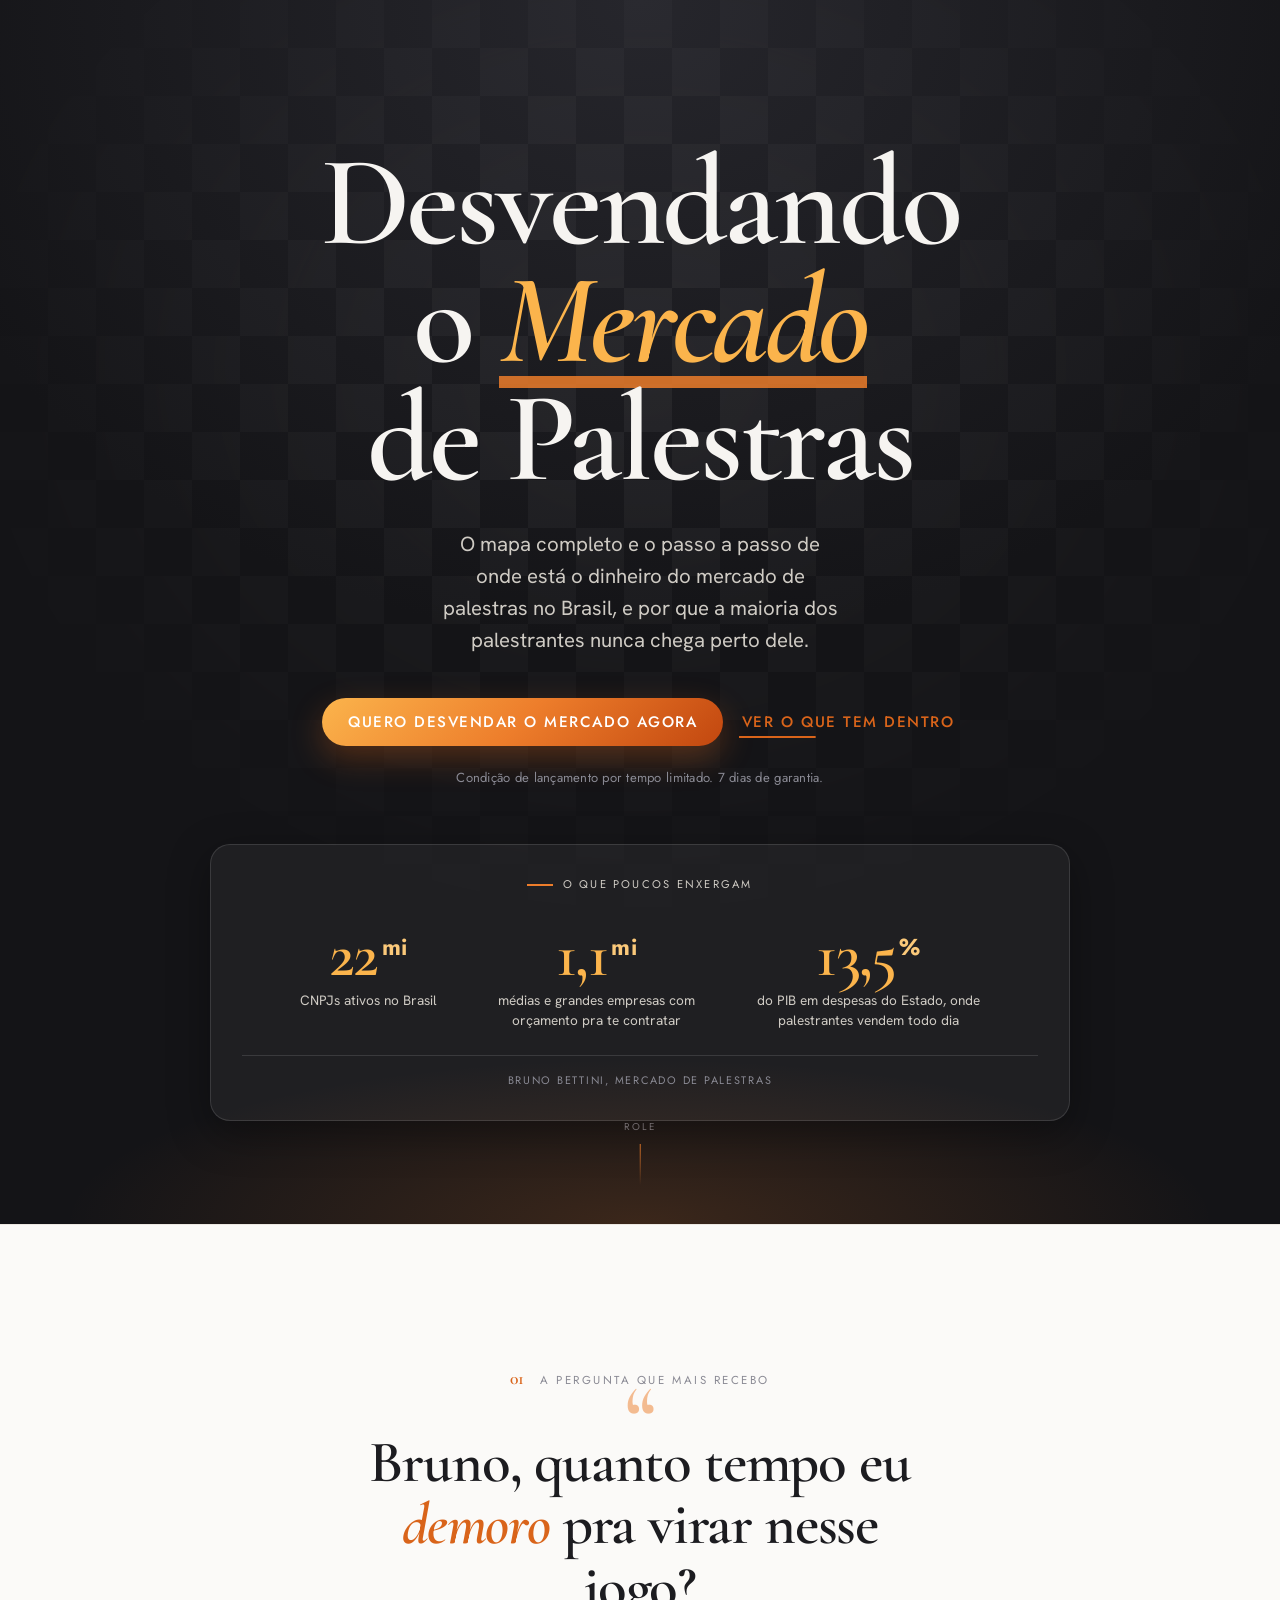
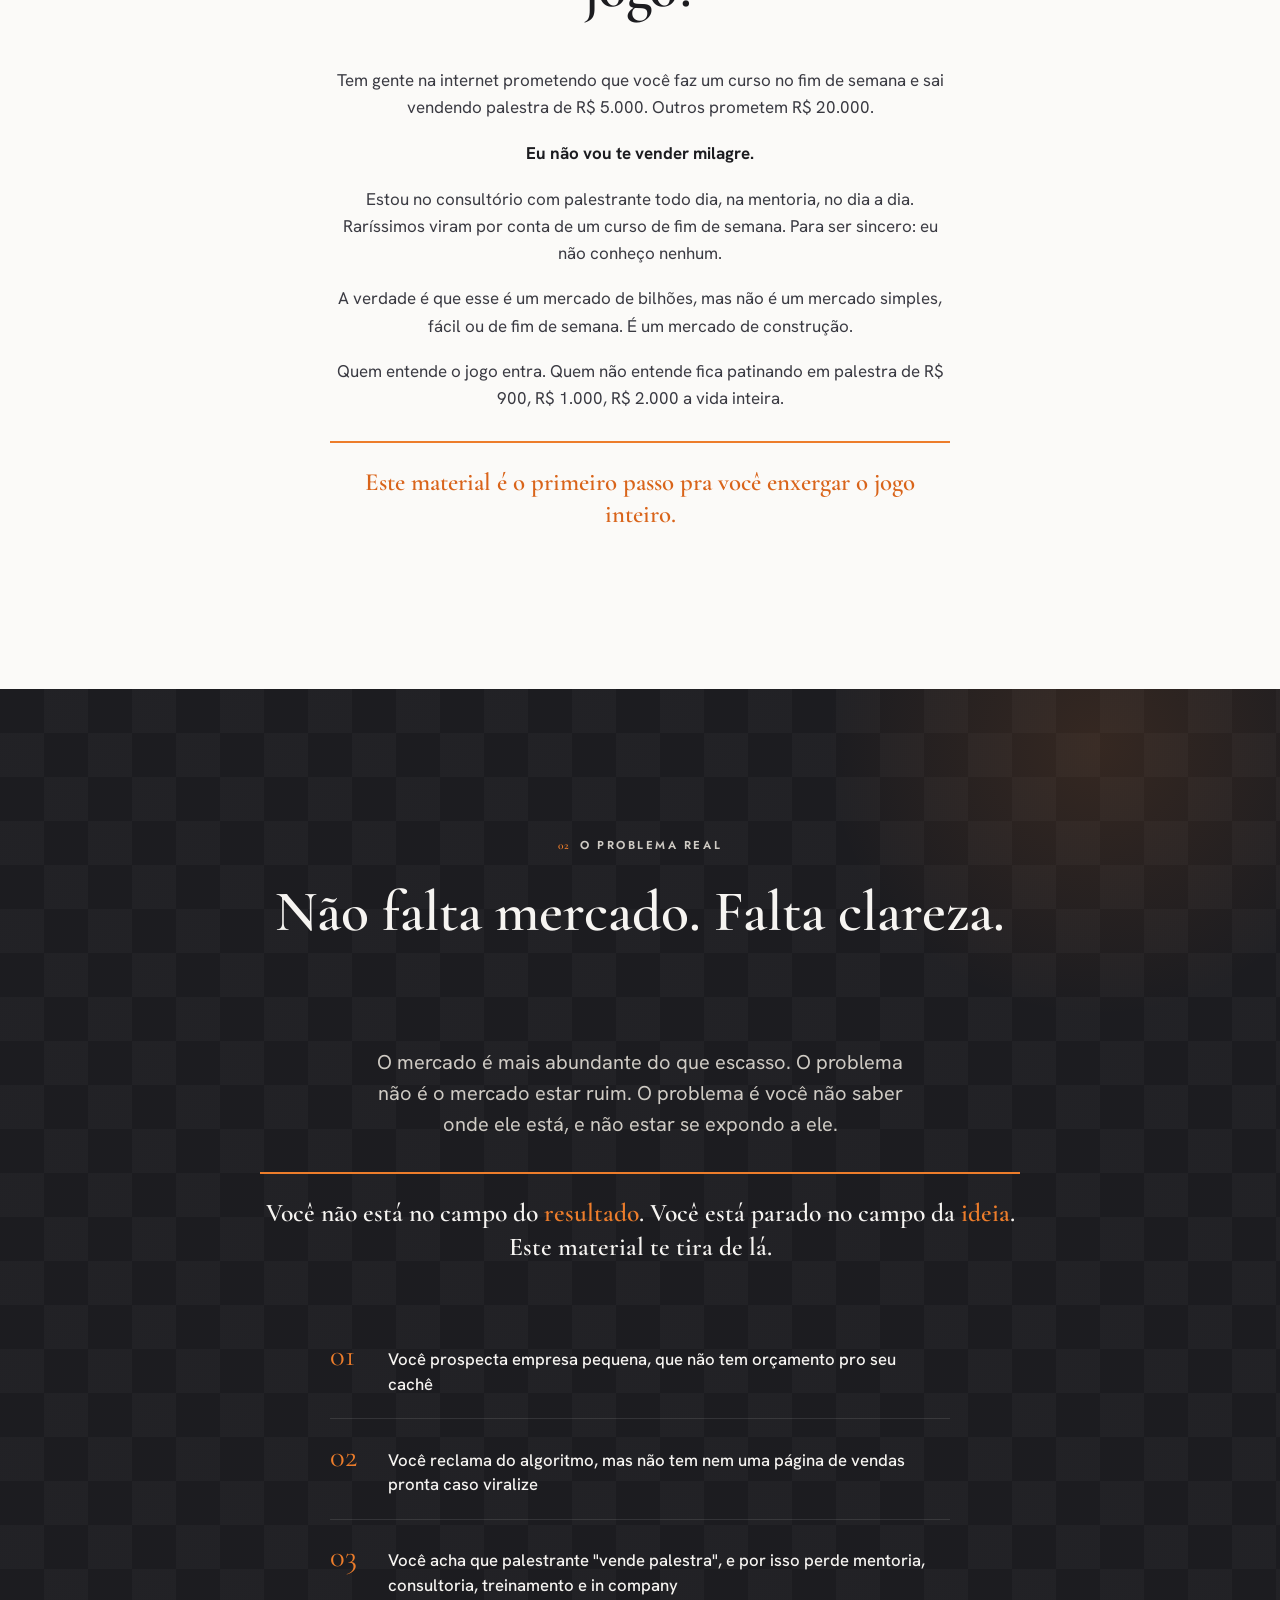
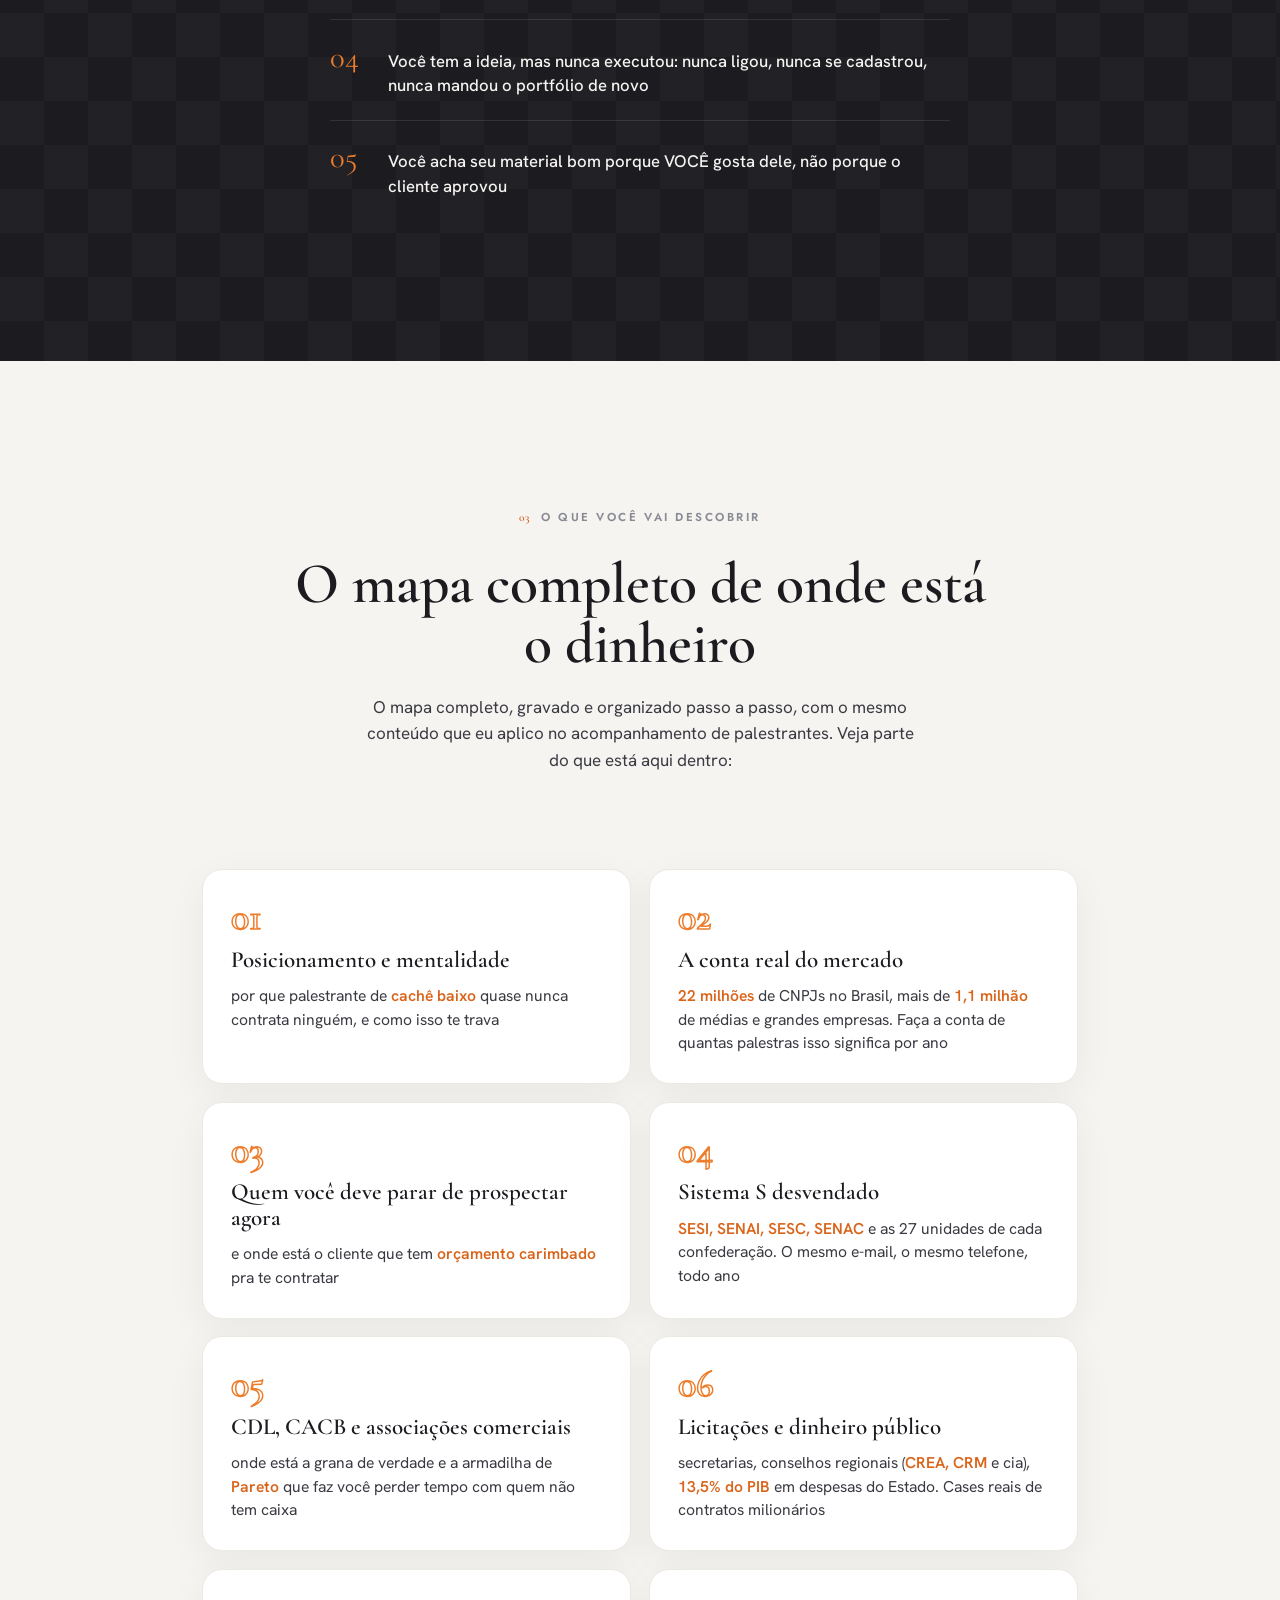
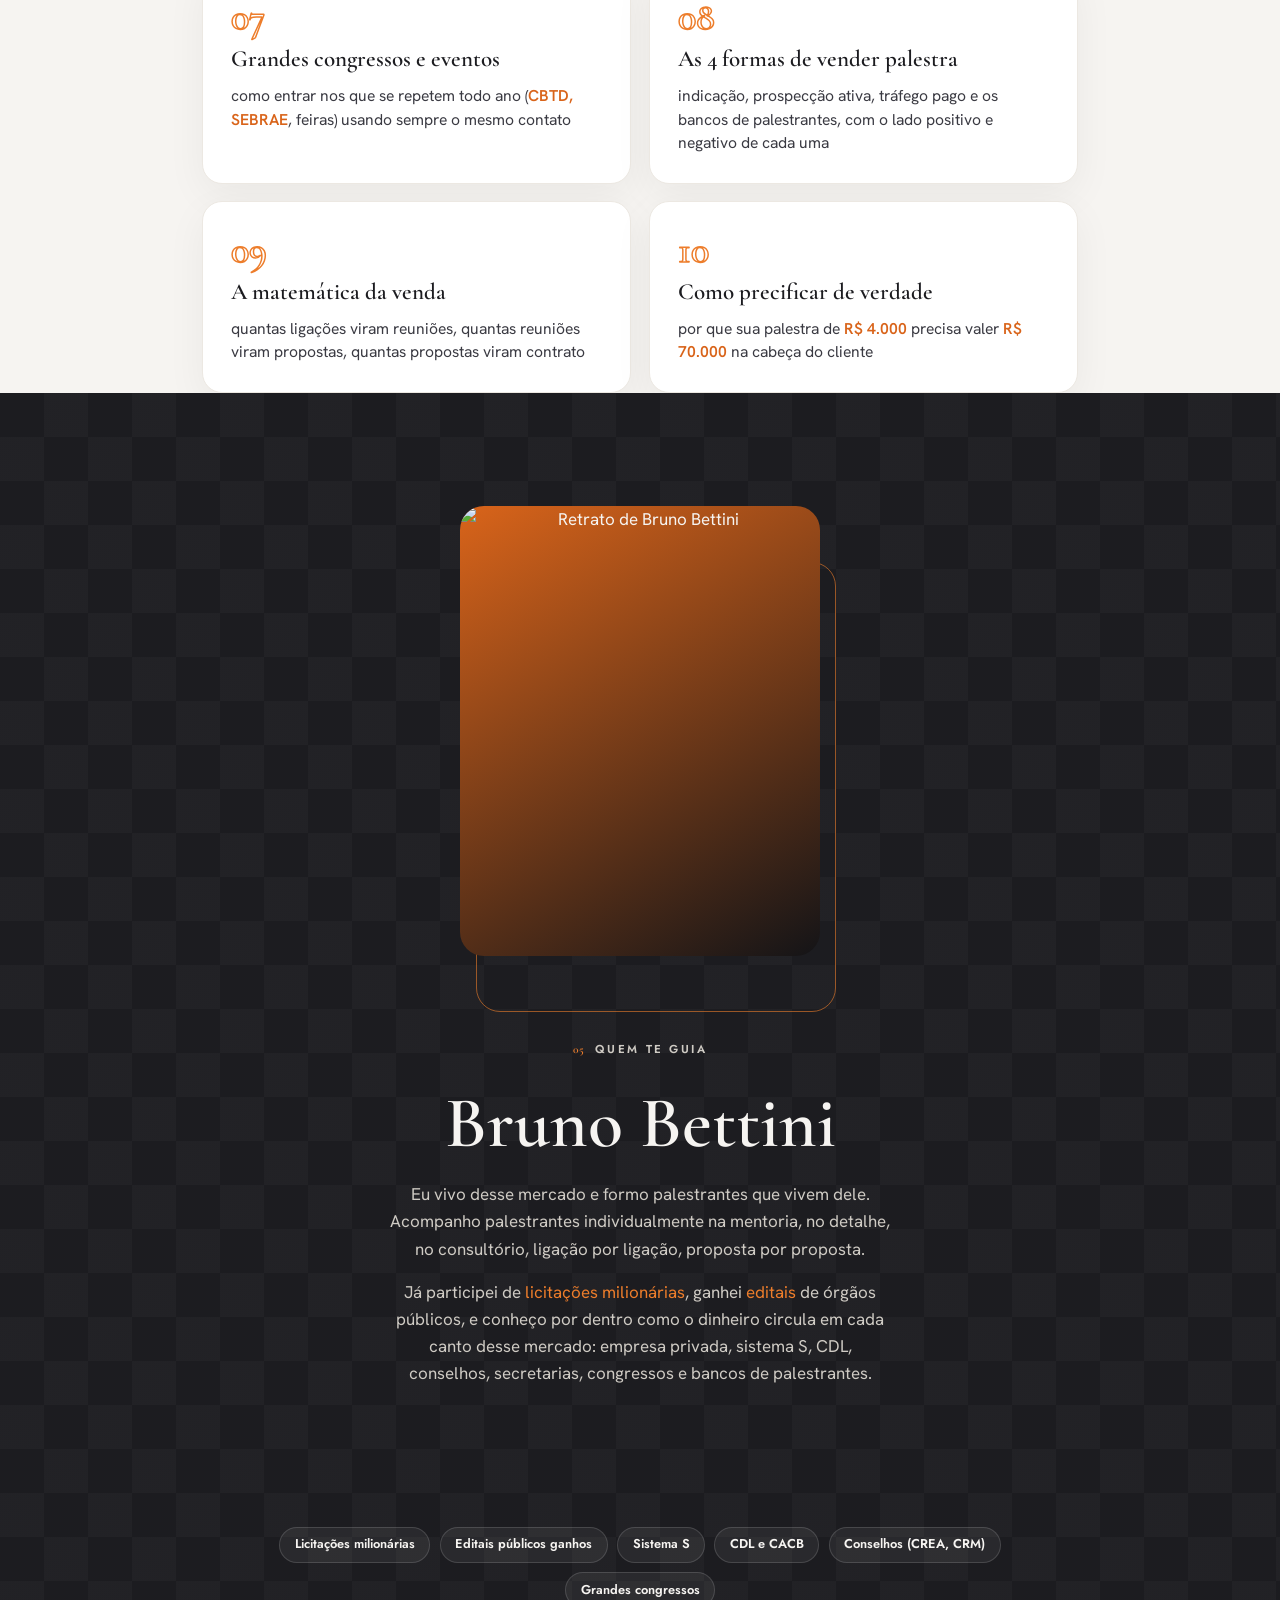
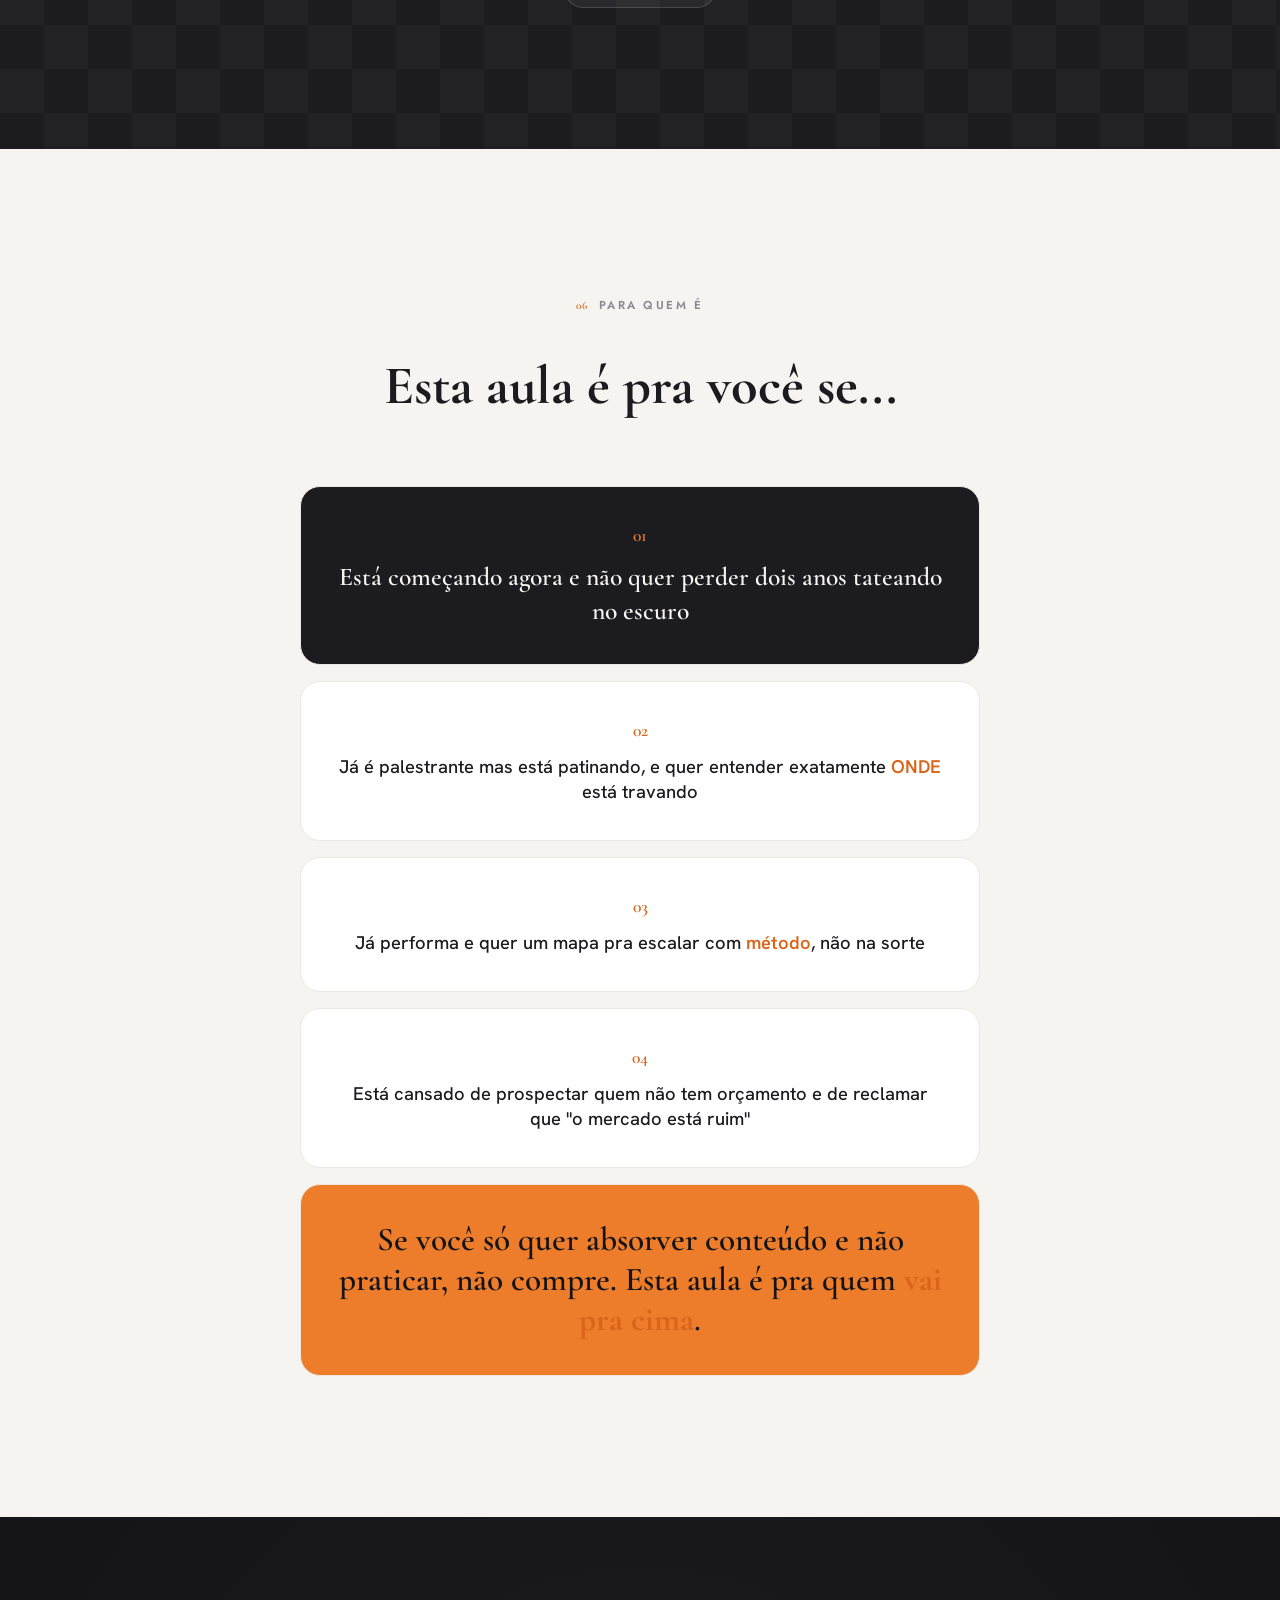
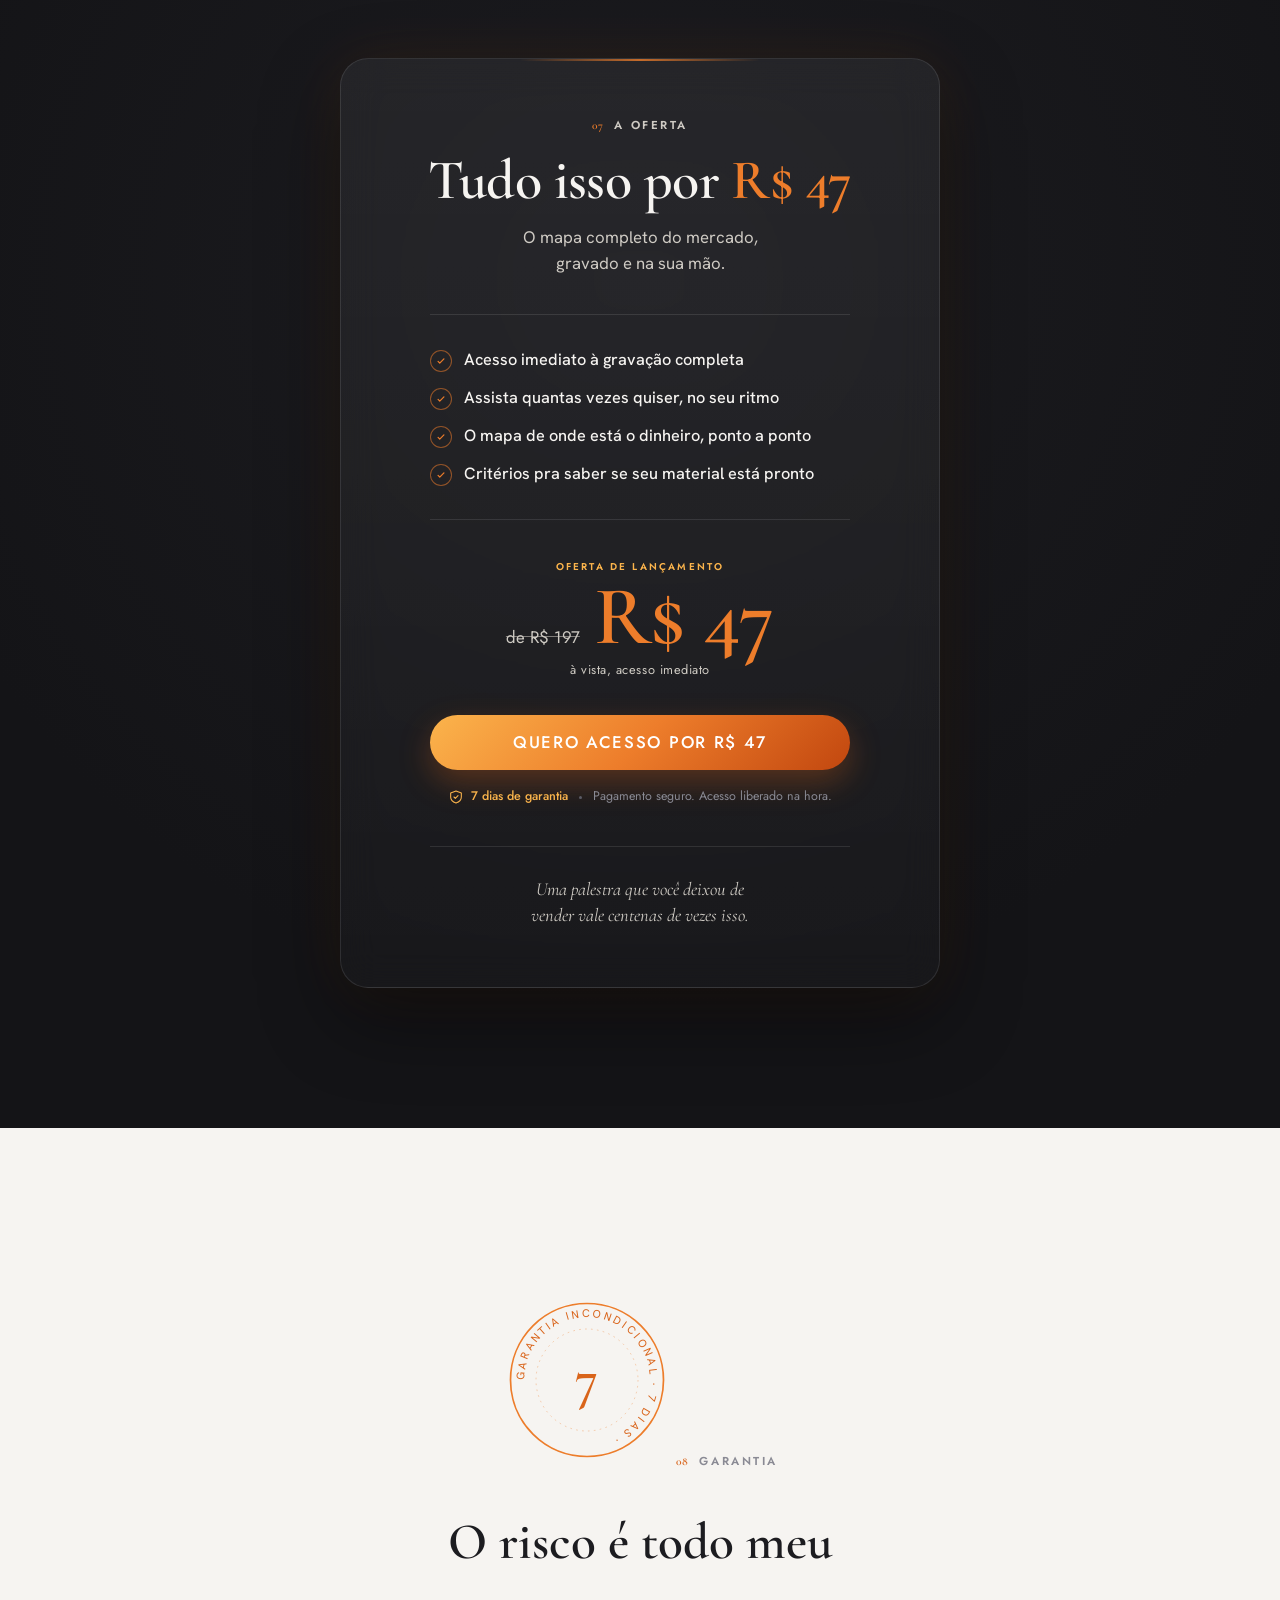
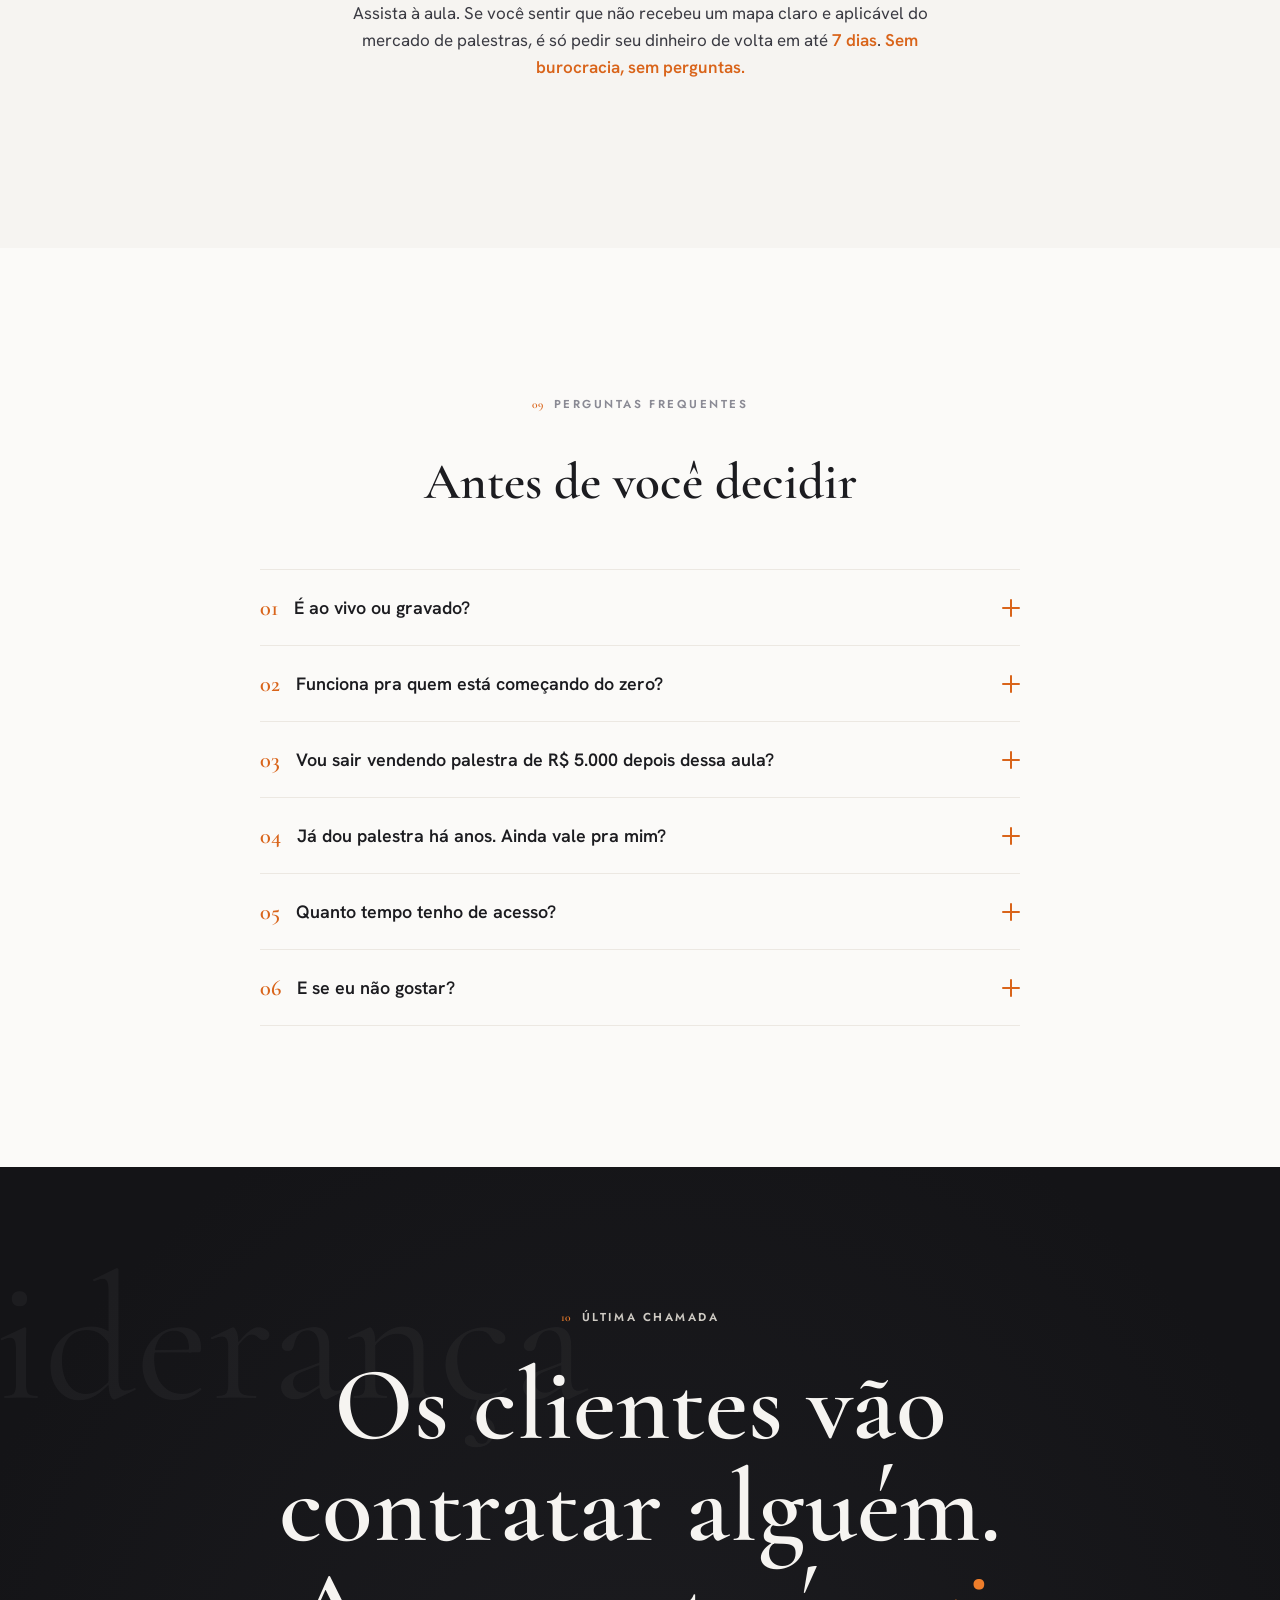
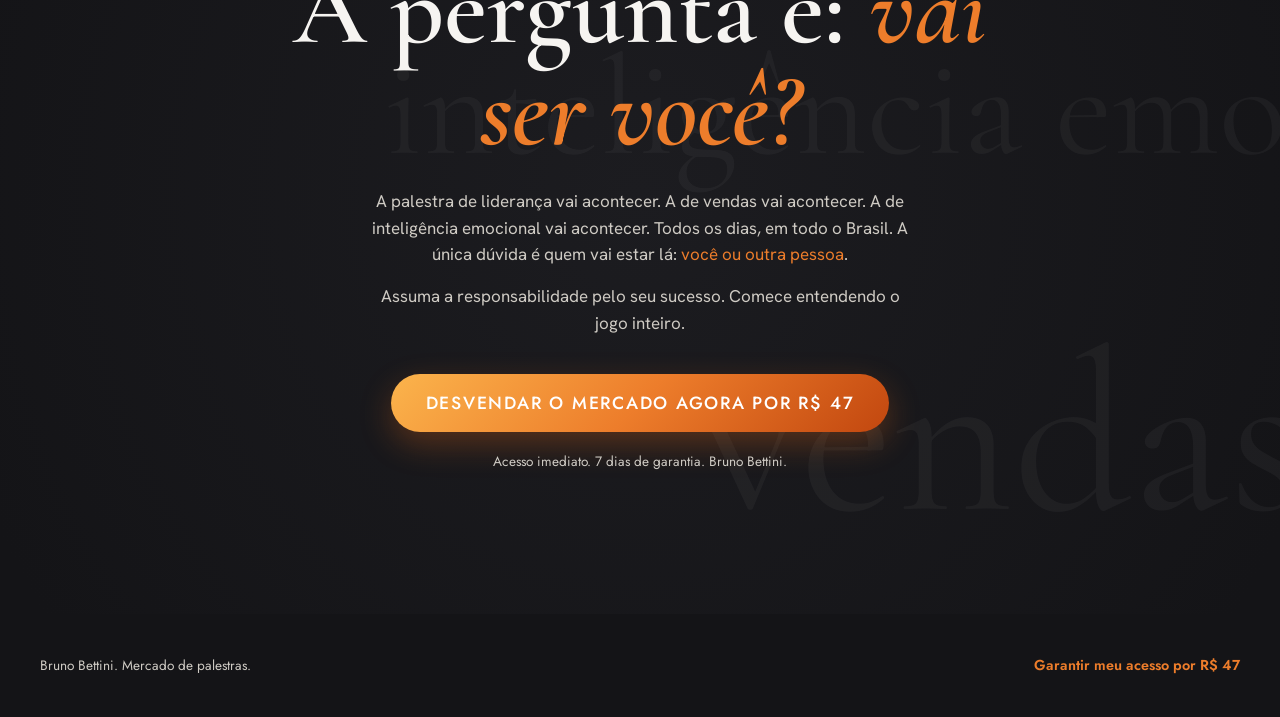
==== commit 991df0ff: "Foto do Bruno (Perfil.png) nos 3 sites via Netlify Image CDN Co-Authored-By: Claude Opus 4.8 <norepl" ====
--- a/desvendando/index.html
+++ b/desvendando/index.html
@@ -5,6 +5,19 @@
   <meta name="viewport" content="width=device-width, initial-scale=1.0" />
   <title>Desvendando o Mercado de Palestras | Bruno Bettini</title>
   <meta name="description" content="O mapa completo e o passo a passo de onde está o dinheiro do mercado de palestras no Brasil." />
+
+  <!-- Meta Pixel Code -->
+  <script>
+  !function(f,b,e,v,n,t,s){if(f.fbq)return;n=f.fbq=function(){n.callMethod?
+  n.callMethod.apply(n,arguments):n.queue.push(arguments)};if(!f._fbq)f._fbq=n;
+  n.push=n;n.loaded=!0;n.version='2.0';n.queue=[];t=b.createElement(e);t.async=!0;
+  t.src=v;s=b.getElementsByTagName(e)[0];s.parentNode.insertBefore(t,s)}(window,
+  document,'script','https://connect.facebook.net/en_US/fbevents.js');
+  fbq('init','1028501882025260');fbq('track','PageView');
+  </script>
+  <noscript><img height="1" width="1" style="display:none"
+  src="https://www.facebook.com/tr?id=1028501882025260&ev=PageView&noscript=1"/></noscript>
+  <!-- End Meta Pixel Code -->
 
   <link rel="preconnect" href="https://fonts.googleapis.com" />
   <link rel="preconnect" href="https://fonts.gstatic.com" crossorigin />
@@ -198,7 +211,7 @@
         <figure class="bio__photo" data-parallax>
           <span class="bio__frame" aria-hidden="true"></span>
           <span class="bio__img">
-            <img src="assets/bruno.jpg" alt="Retrato de Bruno Bettini" width="420" height="525" loading="lazy" />
+            <img src="/.netlify/images?url=/assets/perfil.png&w=560&h=700&fit=cover&q=80" alt="Retrato de Bruno Bettini" width="420" height="525" loading="lazy" />
           </span>
         </figure>
 
@@ -441,7 +454,108 @@
       });
     }
   </script>
+  <!-- ============ POPUP DE CAPTURA (nome + WhatsApp) ============ -->
+  <div class="lead-modal" id="leadModal" aria-hidden="true">
+    <div class="lead-modal__overlay" data-close></div>
+    <div class="lead-modal__card" role="dialog" aria-modal="true" aria-labelledby="leadModalTitle">
+      <button class="lead-modal__x" type="button" data-close aria-label="Fechar">&times;</button>
+      <p class="lead-modal__eyebrow">Falta pouco</p>
+      <h3 class="lead-modal__title" id="leadModalTitle">Garanta seu acesso por R$ 47</h3>
+      <p class="lead-modal__sub">Deixe seu nome e WhatsApp para liberar seu acesso à aula e seguir para o pagamento seguro.</p>
+      <form class="lead-modal__form" id="leadForm" novalidate>
+        <div class="lead-field">
+          <label for="lead-nome">Seu nome</label>
+          <input id="lead-nome" name="nome" type="text" autocomplete="name" placeholder="Nome completo" required>
+        </div>
+        <div class="lead-field">
+          <label for="lead-zap">Seu WhatsApp</label>
+          <input id="lead-zap" name="whatsapp" type="tel" autocomplete="tel" inputmode="tel" placeholder="(00) 00000-0000" required>
+        </div>
+        <p class="lead-modal__err" id="leadErr" hidden>Preencha nome e WhatsApp para continuar.</p>
+        <button class="btn btn--primary btn--lg lead-modal__submit" type="submit">Continuar para o pagamento</button>
+        <p class="lead-modal__micro">Pagamento seguro. Acesso liberado na hora.</p>
+      </form>
+    </div>
+  </div>
+
   <script src="script.js" defer></script>
+  <script src="/shared-capi.js" defer></script>
+  <!-- Captura de lead + Meta Pixel/CAPI antes de ir para o checkout (Hotmart) -->
+  <script>
+  (function () {
+    var SUPA_URL = "https://ajokzpjguhfxxudteetr.supabase.co";
+    var SUPA_KEY = "eyJhbGciOiJIUzI1NiIsInR5cCI6IkpXVCJ9.eyJpc3MiOiJzdXBhYmFzZSIsInJlZiI6ImFqb2t6cGpndWhmeHh1ZHRlZXRyIiwicm9sZSI6ImFub24iLCJpYXQiOjE3NzQ4MjQ1NTQsImV4cCI6MjA5MDQwMDU1NH0.TG-ASfMGgNY4BoHsFQx8TQ-4HPVsdbGEu4zJuFAeiNg";
+    var CHECKOUT = "https://hotm.io/MSXpg4P";
+
+    var modal = document.getElementById("leadModal");
+    var form = document.getElementById("leadForm");
+    var errEl = document.getElementById("leadErr");
+
+    function open() {
+      modal.classList.add("is-open");
+      modal.setAttribute("aria-hidden", "false");
+      document.body.style.overflow = "hidden";
+      var n = document.getElementById("lead-nome");
+      if (n) setTimeout(function () { n.focus(); }, 60);
+      if (typeof window.track === "function") {
+        window.track("InitiateCheckout", { content_name: "Low Ticket Desvendando", value: 47, currency: "BRL" });
+      }
+    }
+    function close() {
+      modal.classList.remove("is-open");
+      modal.setAttribute("aria-hidden", "true");
+      document.body.style.overflow = "";
+    }
+
+    // Intercepta todos os CTAs de compra
+    document.addEventListener("click", function (e) {
+      var cta = e.target.closest && e.target.closest(".btn--primary, .oferta__cta, .footer__cta");
+      if (cta) { e.preventDefault(); open(); return; }
+      if (e.target.closest && e.target.closest("[data-close]")) close();
+    });
+    document.addEventListener("keydown", function (e) { if (e.key === "Escape") close(); });
+
+    function saveLead(nome, whatsapp) {
+      try {
+        var utm = (window.getUTMs && window.getUTMs()) || {};
+        var payload = Object.assign(
+          { nome: nome, whatsapp: whatsapp, origem: "lp-desvendando-lowticket" },
+          utm
+        );
+        return fetch(SUPA_URL + "/rest/v1/desvendando_leads", {
+          method: "POST",
+          headers: {
+            "apikey": SUPA_KEY,
+            "Authorization": "Bearer " + SUPA_KEY,
+            "Content-Type": "application/json",
+            "Prefer": "return=minimal"
+          },
+          body: JSON.stringify(payload),
+          keepalive: true
+        });
+      } catch (e) { return Promise.resolve(); }
+    }
+
+    form.addEventListener("submit", function (e) {
+      e.preventDefault();
+      var nome = (document.getElementById("lead-nome").value || "").trim();
+      var zap = (document.getElementById("lead-zap").value || "").trim();
+      if (!nome || zap.replace(/\D/g, "").length < 8) { errEl.hidden = false; return; }
+      errEl.hidden = true;
+      var btn = form.querySelector(".lead-modal__submit");
+      btn.disabled = true; btn.textContent = "Enviando...";
+
+      if (typeof window.track === "function") {
+        window.track("Lead", { content_name: "Low Ticket Desvendando", value: 47, currency: "BRL" }, { ph: zap, fn: nome });
+      }
+
+      var went = false;
+      function go() { if (went) return; went = true; window.location.href = CHECKOUT; }
+      saveLead(nome, zap).finally(go);
+      setTimeout(go, 1500);
+    });
+  })();
+  </script>
 
 </body>
 </html>
--- a/desvendando/style.css
+++ b/desvendando/style.css
@@ -1139,3 +1139,70 @@
 .hero__aside .stat { border-bottom-color: rgba(255, 255, 255, 0.12); }
 .hero__aside .stat__desc { color: var(--nevoa); }
 .hero__aside .aside__foot { color: var(--grafite-400); border-top-color: rgba(255, 255, 255, 0.12); }
+
+/* =========================================================
+   POPUP DE CAPTURA (nome + WhatsApp)
+   ========================================================= */
+.lead-modal { position: fixed; inset: 0; z-index: 9999; display: none; }
+.lead-modal.is-open { display: block; }
+.lead-modal__overlay {
+  position: absolute; inset: 0;
+  background: rgba(10, 10, 12, 0.72);
+  backdrop-filter: blur(6px); -webkit-backdrop-filter: blur(6px);
+  animation: leadFade 0.25s var(--ease-out);
+}
+.lead-modal__card {
+  position: relative; z-index: 1;
+  width: min(440px, calc(100vw - 2rem));
+  margin: max(6vh, 1.5rem) auto; max-height: 90vh; overflow-y: auto;
+  background: linear-gradient(180deg, #202027, #16161a);
+  border: 1px solid rgba(255, 255, 255, 0.12); border-radius: 1.5rem;
+  padding: clamp(1.8rem, 5vw, 2.6rem);
+  box-shadow: 0 30px 90px rgba(0, 0, 0, 0.6), 0 0 60px rgba(237, 125, 43, 0.10);
+  animation: leadPop 0.35s var(--ease-spring); text-align: center;
+}
+.lead-modal__card::before {
+  content: ""; position: absolute; top: 0; left: 50%; transform: translateX(-50%);
+  width: clamp(120px, 45%, 220px); height: 2px;
+  background: linear-gradient(90deg, transparent, var(--brasa-500), transparent);
+}
+@keyframes leadFade { from { opacity: 0; } to { opacity: 1; } }
+@keyframes leadPop { from { opacity: 0; transform: translateY(16px) scale(0.97); } to { opacity: 1; transform: none; } }
+.lead-modal__x {
+  position: absolute; top: 0.9rem; right: 1.1rem; background: none; border: none;
+  cursor: pointer; font-size: 1.7rem; line-height: 1; color: var(--grafite-400); transition: color 0.2s;
+}
+.lead-modal__x:hover { color: var(--on-dark); }
+.lead-modal__eyebrow {
+  font-family: var(--font-label); font-size: 0.68rem; font-weight: 600;
+  text-transform: uppercase; letter-spacing: 0.22em; color: var(--brasa-400); margin-bottom: 0.7rem;
+}
+.lead-modal__title {
+  font-family: var(--font-heading); font-weight: 600; font-size: clamp(1.6rem, 4vw, 2.1rem);
+  line-height: 1.1; color: var(--on-dark); margin-bottom: 0.7rem;
+}
+.lead-modal__sub {
+  font-size: 0.98rem; line-height: 1.5; color: var(--on-dark-2);
+  margin-bottom: 1.6rem; max-width: 34ch; margin-left: auto; margin-right: auto;
+}
+.lead-modal__form { display: flex; flex-direction: column; gap: 0.9rem; text-align: left; }
+.lead-field { display: flex; flex-direction: column; gap: 0.35rem; }
+.lead-field label {
+  font-family: var(--font-label); font-size: 0.72rem; font-weight: 600;
+  text-transform: uppercase; letter-spacing: 0.14em; color: var(--nevoa);
+}
+.lead-field input {
+  width: 100%; font-family: var(--font-body); font-size: 1rem; color: var(--on-dark);
+  background: rgba(255, 255, 255, 0.05); border: 1px solid rgba(255, 255, 255, 0.16);
+  border-radius: 0.7rem; padding: 0.85rem 1rem; transition: border-color 0.25s, background 0.25s;
+}
+.lead-field input::placeholder { color: var(--grafite-400); }
+.lead-field input:focus { outline: none; border-color: var(--brasa-500); background: rgba(255, 255, 255, 0.08); }
+.lead-modal__err { color: #ff9d6b; font-size: 0.85rem; margin: 0.2rem 0 0; }
+.lead-modal__submit { width: 100%; margin-top: 0.4rem; }
+.lead-modal__submit:disabled { opacity: 0.7; cursor: default; }
+.lead-modal__micro {
+  font-family: var(--font-label); font-size: 0.76rem; color: var(--grafite-400);
+  text-align: center; margin-top: 0.2rem;
+}
+@media (prefers-reduced-motion: reduce) { .lead-modal__overlay, .lead-modal__card { animation: none; } }
